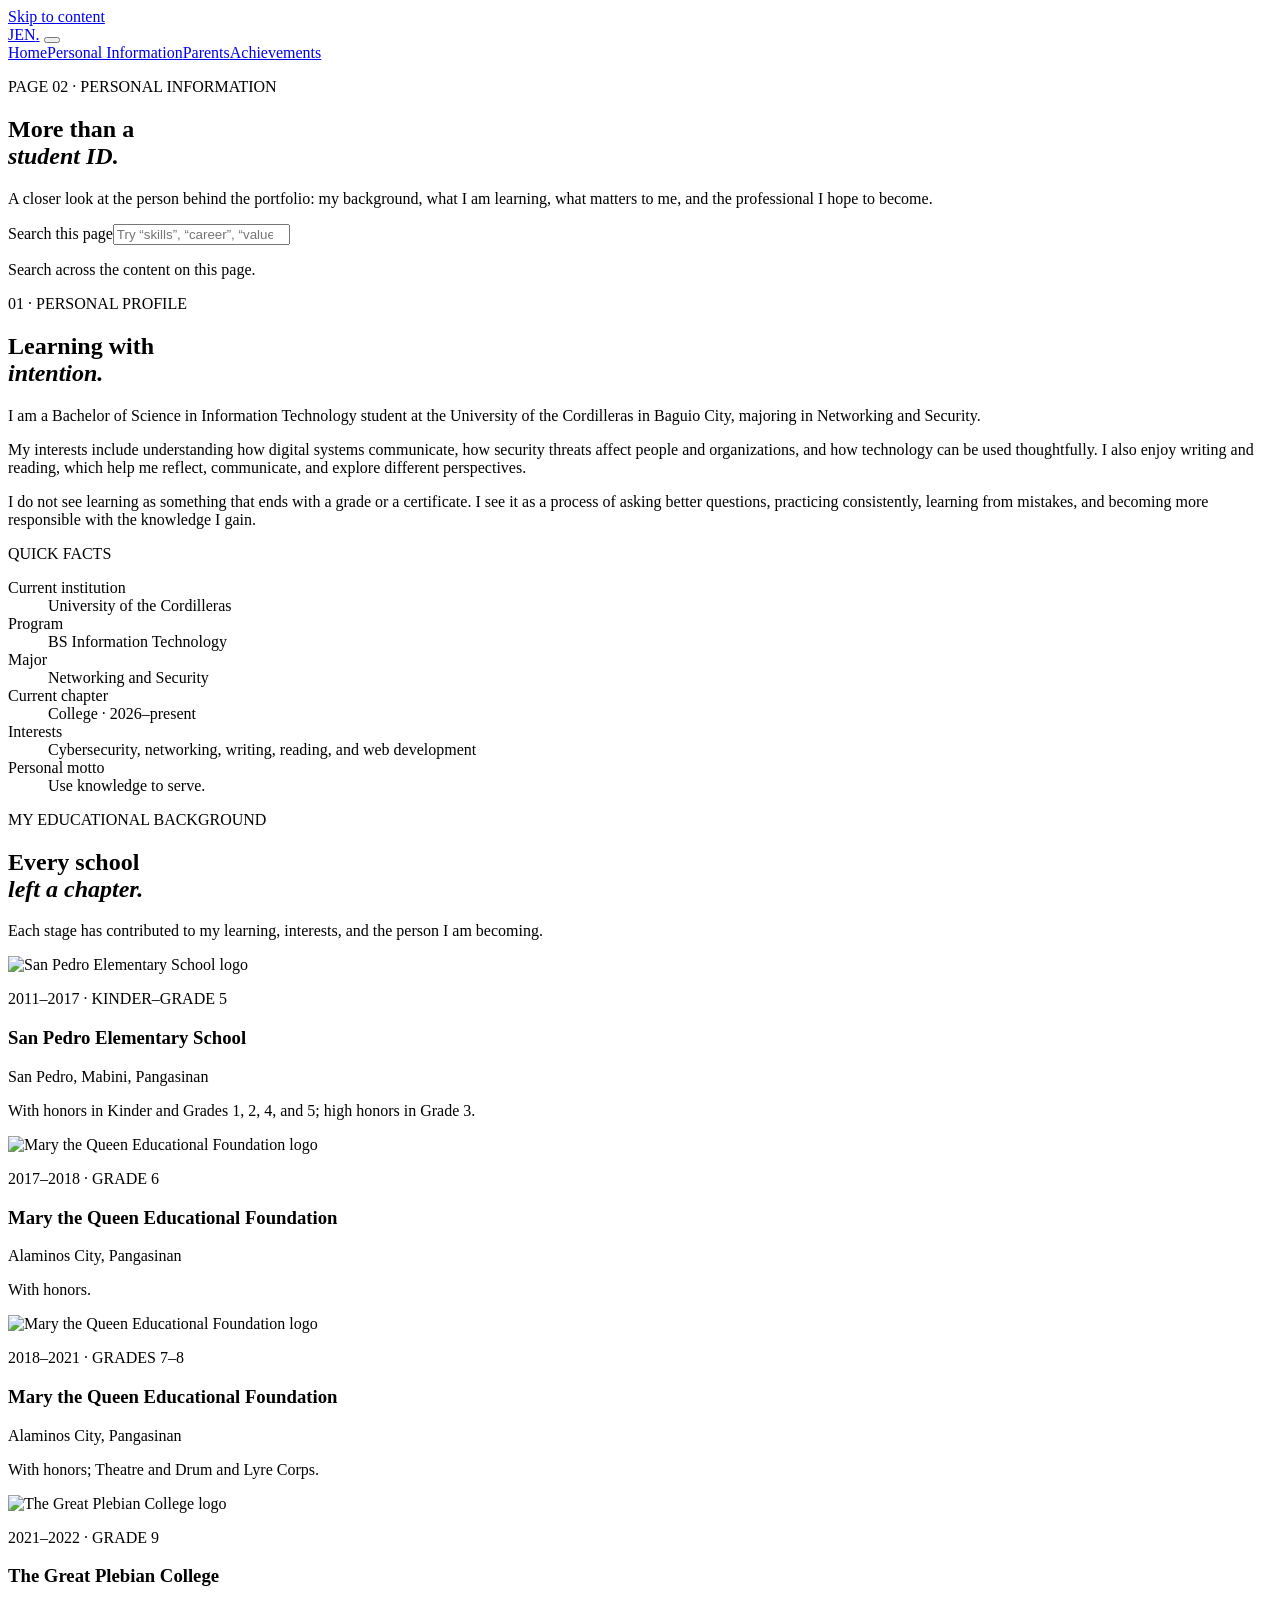
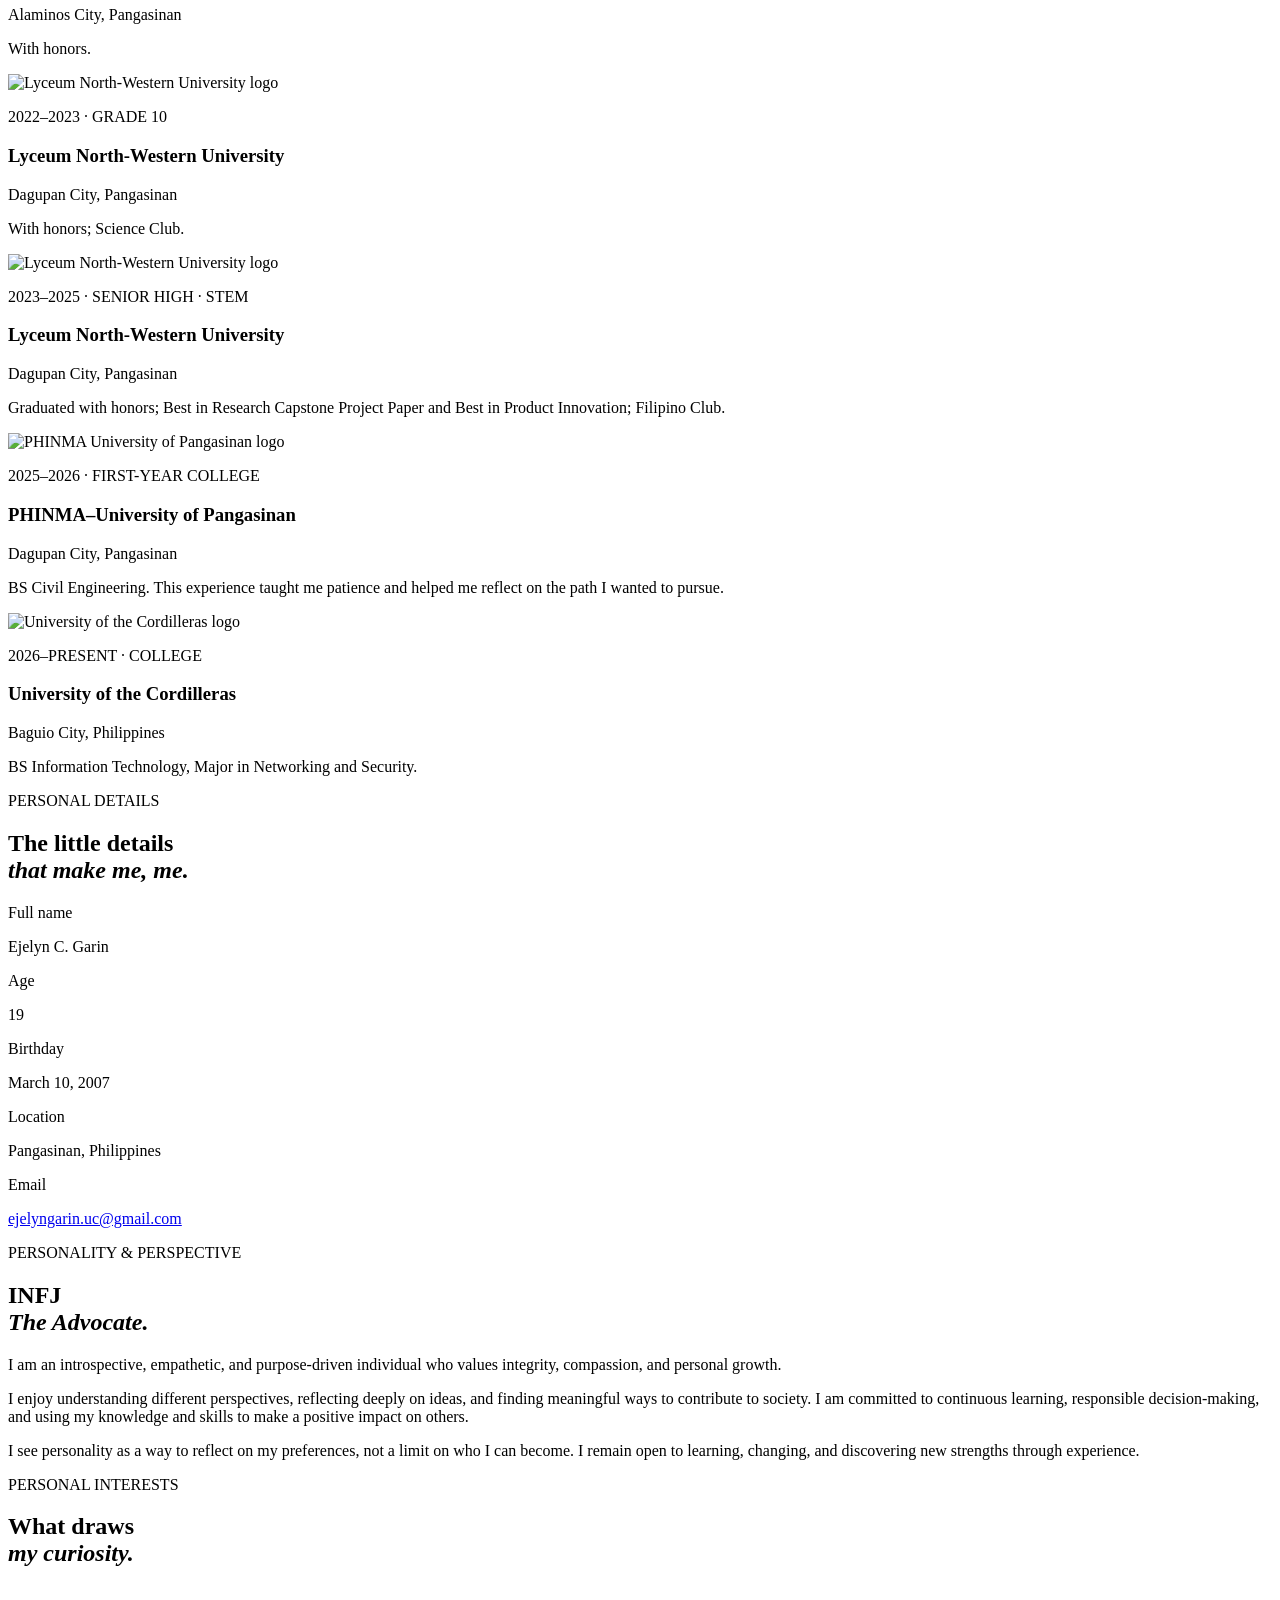
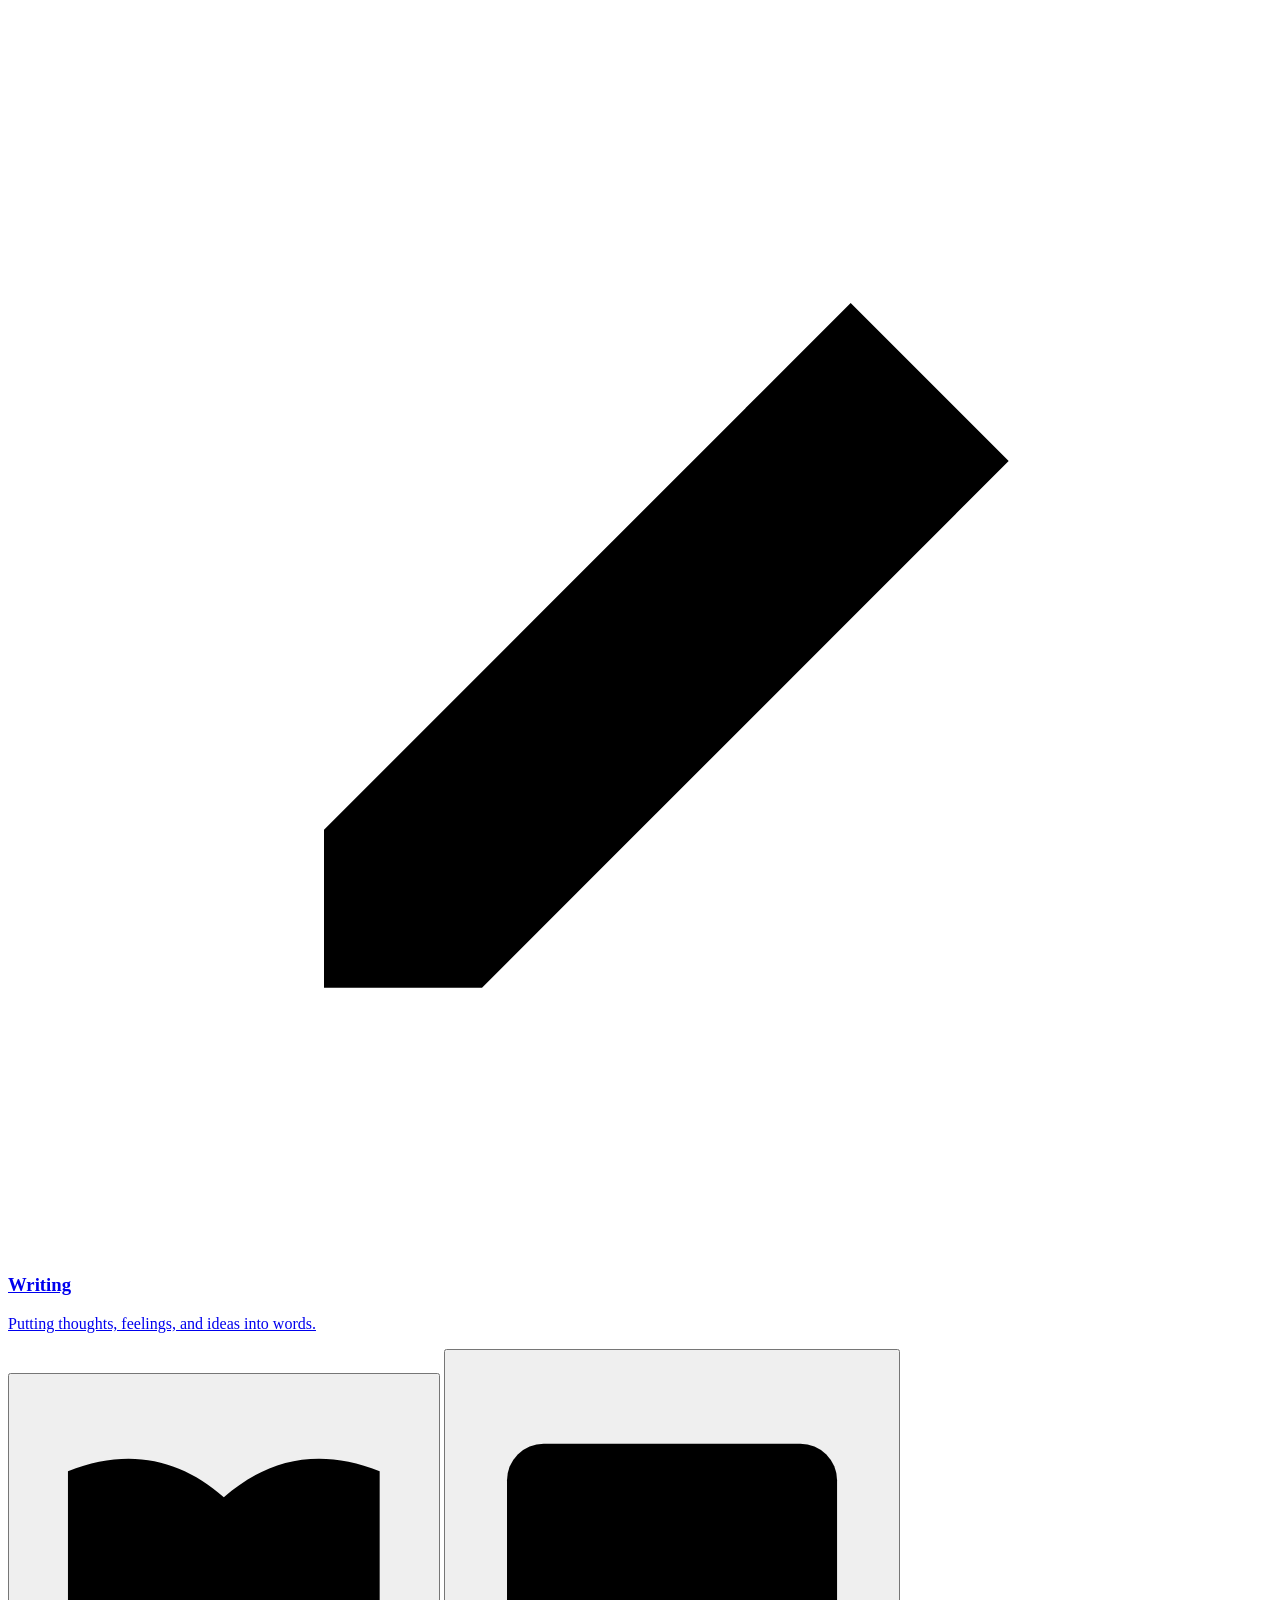
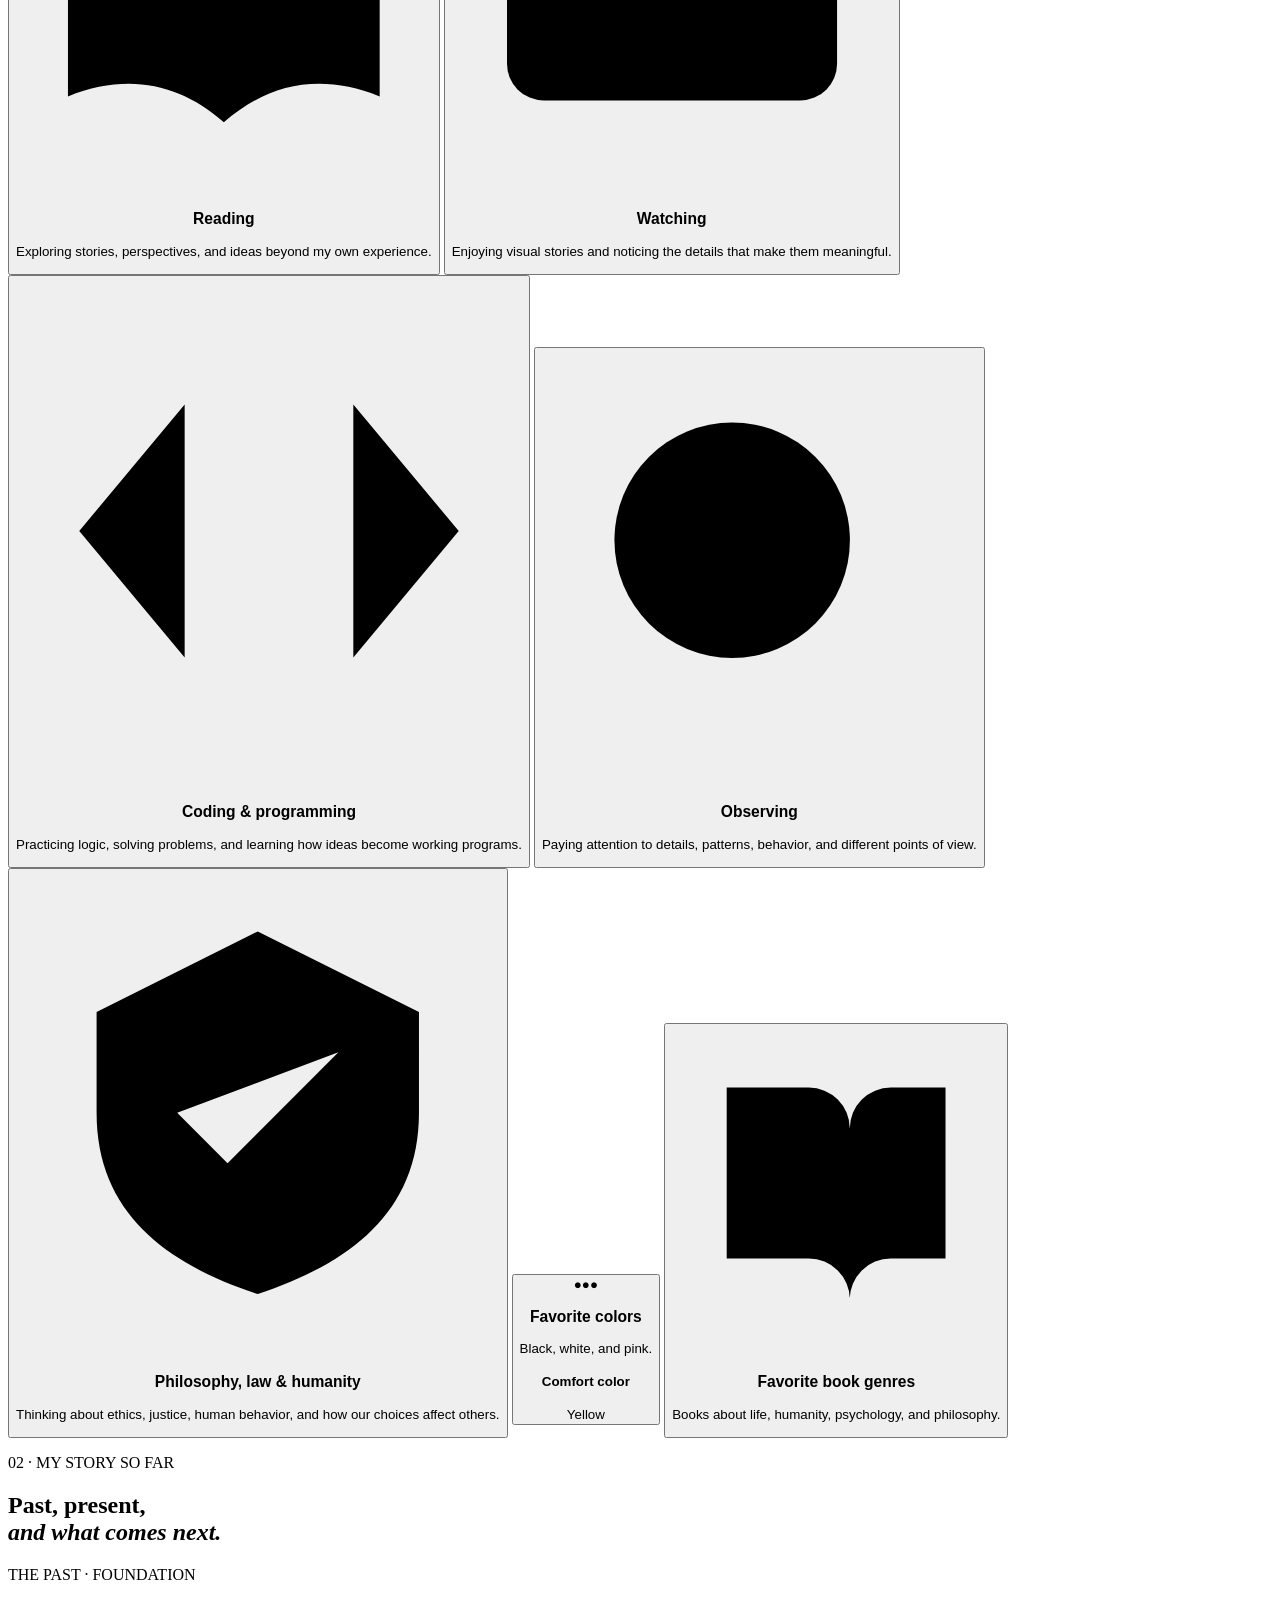
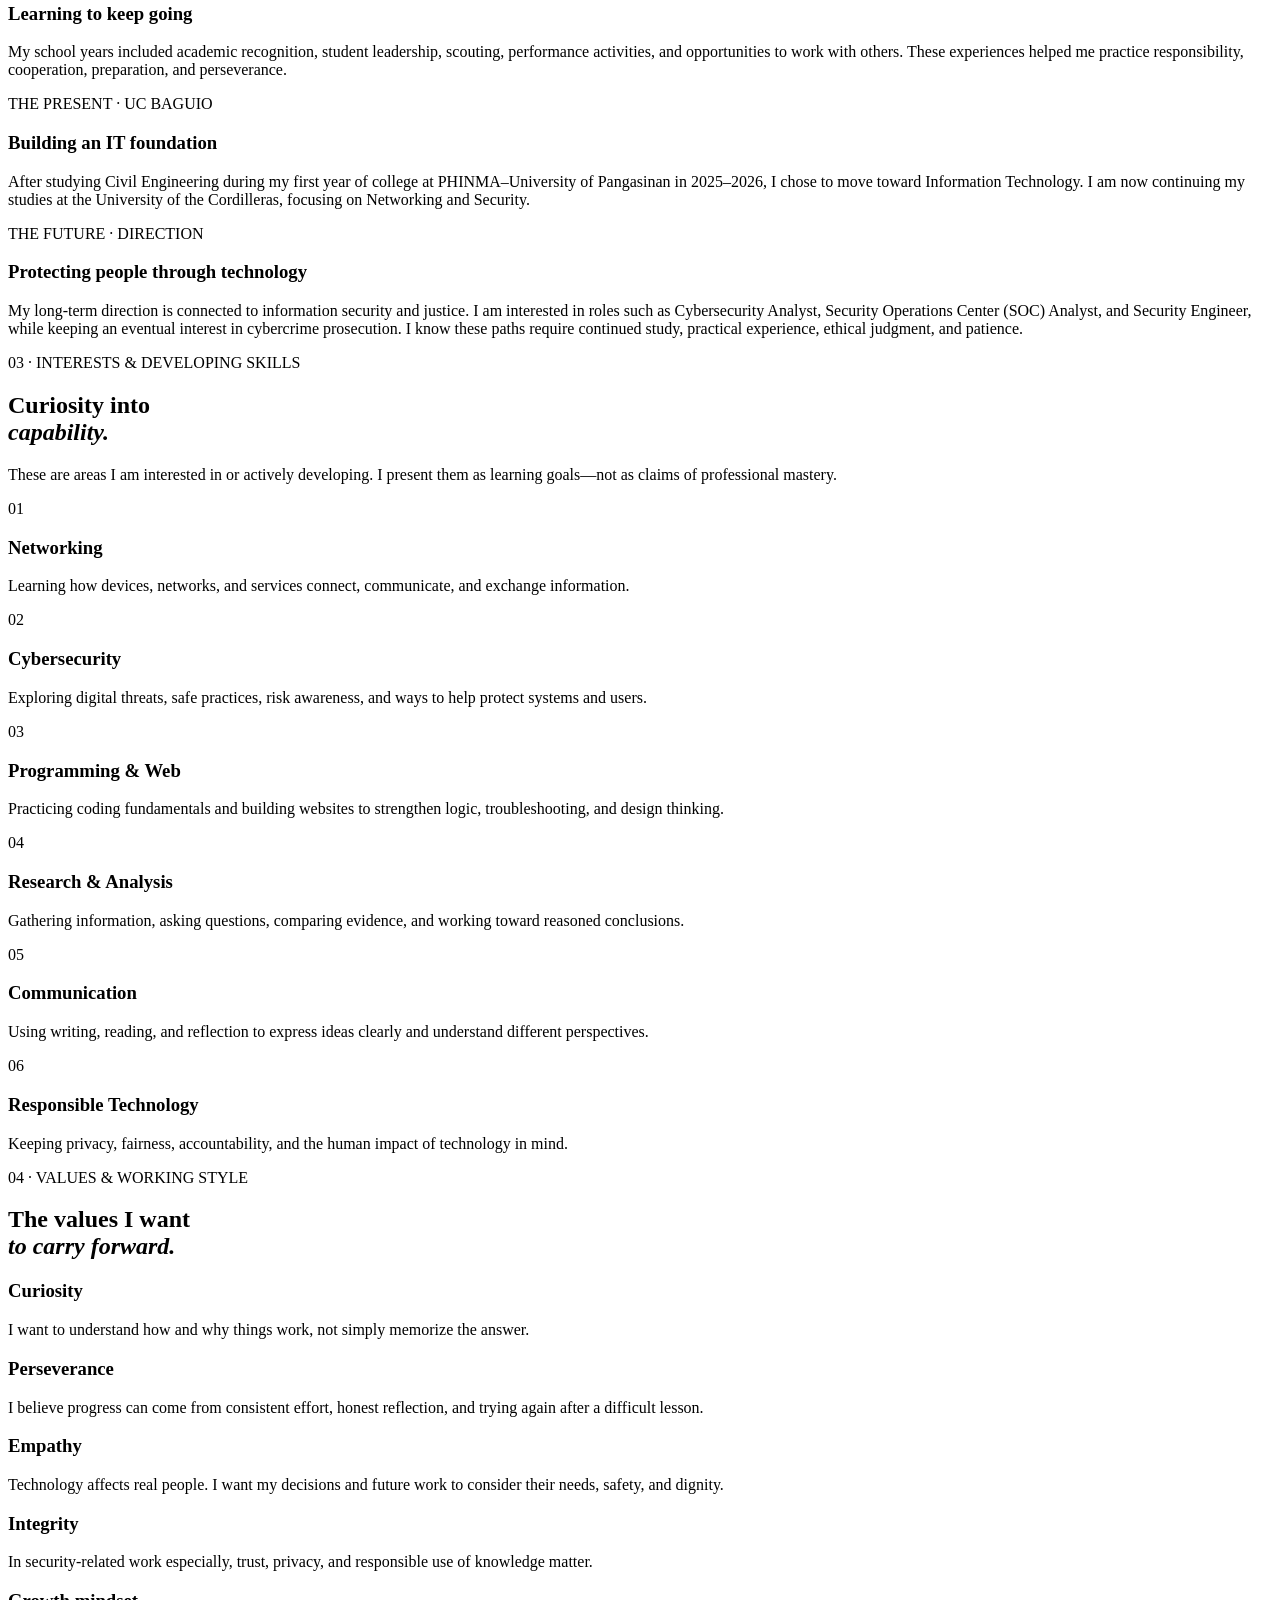
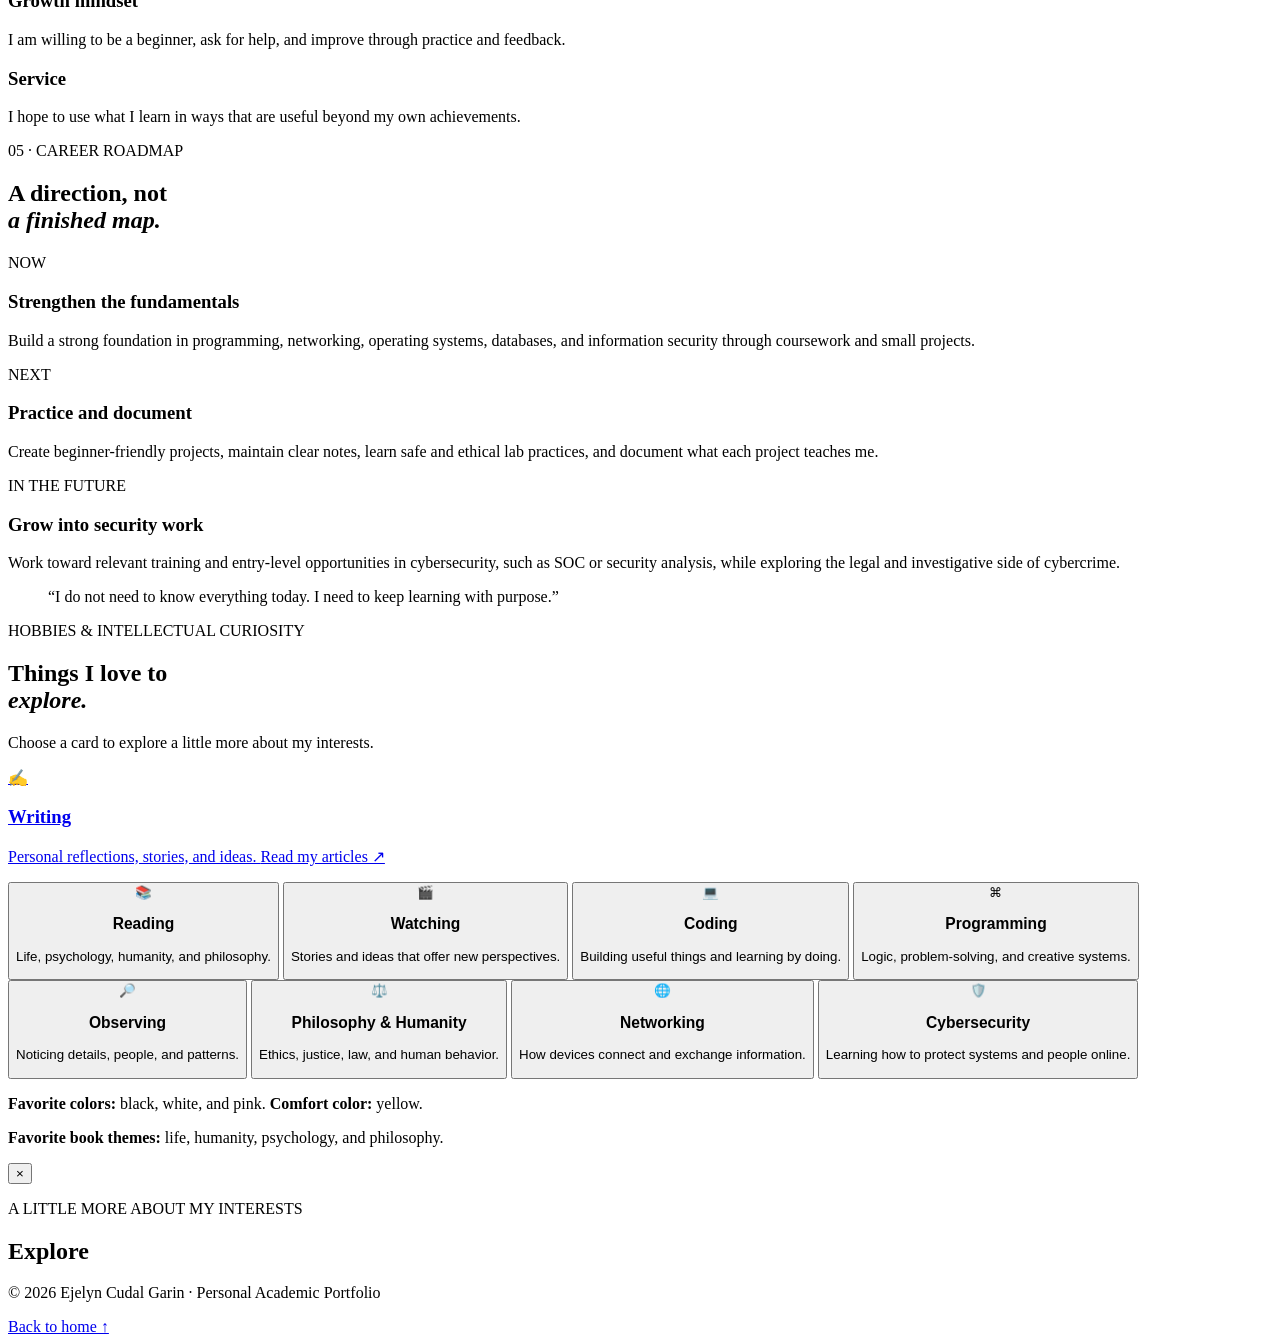
==== personal.html @ 402091f4 "Add files via upload" ====
<!doctype html><html lang="en"><head><meta charset="utf-8"><meta name="viewport" content="width=device-width, initial-scale=1"><meta name="description" content="Ejelyn Cudal Garin's academic portfolio, personal story, achievements, and future goals."><meta name="theme-color" content="#173f35"><title>Personal Information | Ejelyn Cudal Garin</title><link rel="preconnect" href="https://fonts.googleapis.com"><link rel="preconnect" href="https://fonts.gstatic.com" crossorigin><link href="https://fonts.googleapis.com/css2?family=DM+Sans:wght@400;500;600;700&family=Playfair+Display:ital,wght@0,500;0,600;0,700;1,500;1,600&display=swap" rel="stylesheet"><link rel="stylesheet" href="css/style.css"><script src="js/script.js" defer></script></head><body><a class="skip-link" href="#main">Skip to content</a><header class="site-header">
<a class="brand" href="index.html">JEN<span>.</span></a>
<button class="menu-toggle" aria-expanded="false" aria-controls="site-nav" aria-label="Toggle navigation"><span></span><span></span></button>
<nav id="site-nav" class="site-nav" aria-label="Main navigation">
<a href="index.html" data-page="home">Home</a><a href="personal.html" data-page="personal">Personal Information</a><a href="parents.html" data-page="parents">Parents</a><a href="achievements.html" data-page="achievements">Achievements</a>
</nav></header><main id="main"><section class="page-hero section"><p class="eyebrow">PAGE 02 · PERSONAL INFORMATION</p><h1>More than a<br><em>student ID.</em></h1><p class="hero-intro">A closer look at the person behind the portfolio: my background, what I am learning, what matters to me, and the professional I hope to become.</p><div class="search-wrap"><label for="site-search">Search this page</label><input id="site-search" type="search" placeholder="Try “skills”, “career”, “values”…"><p class="search-status" aria-live="polite">Search across the content on this page.</p></div></section>
<section class="section personal-layout searchable"><div class="profile-intro"><p class="eyebrow">01 · PERSONAL PROFILE</p><h2>Learning with<br><em>intention.</em></h2><p class="lead">I am a Bachelor of Science in Information Technology student at the University of the Cordilleras in Baguio City, majoring in Networking and Security.</p><p>My interests include understanding how digital systems communicate, how security threats affect people and organizations, and how technology can be used thoughtfully. I also enjoy writing and reading, which help me reflect, communicate, and explore different perspectives.</p><p>I do not see learning as something that ends with a grade or a certificate. I see it as a process of asking better questions, practicing consistently, learning from mistakes, and becoming more responsible with the knowledge I gain.</p></div><aside class="profile-facts"><p class="eyebrow">QUICK FACTS</p><dl><div><dt>Current institution</dt><dd>University of the Cordilleras</dd></div><div><dt>Program</dt><dd>BS Information Technology</dd></div><div><dt>Major</dt><dd>Networking and Security</dd></div><div><dt>Current chapter</dt><dd>College · 2026–present</dd></div><div><dt>Interests</dt><dd>Cybersecurity, networking, writing, reading, and web development</dd></div><div><dt>Personal motto</dt><dd>Use knowledge to serve.</dd></div></dl></aside></section>
<section class="section searchable" id="education"><p class="eyebrow">MY EDUCATIONAL BACKGROUND</p><h2>Every school<br><em>left a chapter.</em></h2><p class="lead">Each stage has contributed to my learning, interests, and the person I am becoming.</p><div class="school-timeline">
<article class="school-card"><img src="images/san-pedro-elementary-logo.jpg" alt="San Pedro Elementary School logo"><div><p class="eyebrow">2011–2017 · KINDER–GRADE 5</p><h3>San Pedro Elementary School</h3><p>San Pedro, Mabini, Pangasinan</p><p>With honors in Kinder and Grades 1, 2, 4, and 5; high honors in Grade 3.</p></div></article>
<article class="school-card"><img src="images/mary-the-queen-logo.jpg" alt="Mary the Queen Educational Foundation logo"><div><p class="eyebrow">2017–2018 · GRADE 6</p><h3>Mary the Queen Educational Foundation</h3><p>Alaminos City, Pangasinan</p><p>With honors.</p></div></article>
<article class="school-card"><img src="images/mary-the-queen-logo.jpg" alt="Mary the Queen Educational Foundation logo"><div><p class="eyebrow">2018–2021 · GRADES 7–8</p><h3>Mary the Queen Educational Foundation</h3><p>Alaminos City, Pangasinan</p><p>With honors; Theatre and Drum and Lyre Corps.</p></div></article>
<article class="school-card"><img src="images/great-plebian-college-logo.jpg" alt="The Great Plebian College logo"><div><p class="eyebrow">2021–2022 · GRADE 9</p><h3>The Great Plebian College</h3><p>Alaminos City, Pangasinan</p><p>With honors.</p></div></article>
<article class="school-card"><img src="images/lyceum-northwestern-logo.jpg" alt="Lyceum North-Western University logo"><div><p class="eyebrow">2022–2023 · GRADE 10</p><h3>Lyceum North-Western University</h3><p>Dagupan City, Pangasinan</p><p>With honors; Science Club.</p></div></article>
<article class="school-card"><img src="images/lyceum-northwestern-logo.jpg" alt="Lyceum North-Western University logo"><div><p class="eyebrow">2023–2025 · SENIOR HIGH · STEM</p><h3>Lyceum North-Western University</h3><p>Dagupan City, Pangasinan</p><p>Graduated with honors; Best in Research Capstone Project Paper and Best in Product Innovation; Filipino Club.</p></div></article>
<article class="school-card"><img src="images/phinma-university-of-pangasinan-logo.jpg" alt="PHINMA University of Pangasinan logo"><div><p class="eyebrow">2025–2026 · FIRST-YEAR COLLEGE</p><h3>PHINMA–University of Pangasinan</h3><p>Dagupan City, Pangasinan</p><p>BS Civil Engineering. This experience taught me patience and helped me reflect on the path I wanted to pursue.</p></div></article>
<article class="school-card"><img src="images/university-of-the-cordilleras-logo.jpg" alt="University of the Cordilleras logo"><div><p class="eyebrow">2026–PRESENT · COLLEGE</p><h3>University of the Cordilleras</h3><p>Baguio City, Philippines</p><p>BS Information Technology, Major in Networking and Security.</p></div></article>
</div></section>
<section class="section searchable personal-details"><p class="eyebrow">PERSONAL DETAILS</p><h2>The little details<br><em>that make me, me.</em></h2><div class="detail-grid"><article class="detail-card"><span class="detail-label">Full name</span><p>Ejelyn C. Garin</p></article><article class="detail-card"><span class="detail-label">Age</span><p>19</p></article><article class="detail-card"><span class="detail-label">Birthday</span><p>March 10, 2007</p></article><article class="detail-card"><span class="detail-label">Location</span><p>Pangasinan, Philippines</p></article><article class="detail-card detail-card-wide"><span class="detail-label">Email</span><p><a href="mailto:ejelyngarin.uc@gmail.com">ejelyngarin.uc@gmail.com</a></p></article></div></section>
<section class="section paper-section searchable"><div class="personality-layout"><div><p class="eyebrow">PERSONALITY & PERSPECTIVE</p><h2>INFJ<br><em>The Advocate.</em></h2><p class="lead">I am an introspective, empathetic, and purpose-driven individual who values integrity, compassion, and personal growth.</p></div><div class="personality-copy"><p>I enjoy understanding different perspectives, reflecting deeply on ideas, and finding meaningful ways to contribute to society. I am committed to continuous learning, responsible decision-making, and using my knowledge and skills to make a positive impact on others.</p><p>I see personality as a way to reflect on my preferences, not a limit on who I can become. I remain open to learning, changing, and discovering new strengths through experience.</p></div></div></section>
<section class="section searchable"><p class="eyebrow">PERSONAL INTERESTS</p><h2>What draws<br><em>my curiosity.</em></h2><div class="interest-grid">
<a class="interest-card" href="https://substack.com/@jenpreferstoyou/posts" target="_blank" rel="noopener noreferrer" aria-label="Read my writing on Substack"><div class="interest-icon" aria-hidden="true"><svg viewBox="0 0 24 24"><path d="M4 20h16M6 16l9-9 3 3-9 9H6zM14 8l2-2 3 3-2 2"/></svg></div><h3>Writing</h3><p>Putting thoughts, feelings, and ideas into words.</p></a>
<button class="interest-card" type="button" data-modal="reading"><div class="interest-icon" aria-hidden="true"><svg viewBox="0 0 24 24"><path d="M3 5.5c3.5-1.4 6.5-.7 9 1.5v13c-2.5-2.2-5.5-2.9-9-1.5zM21 5.5c-3.5-1.4-6.5-.7-9 1.5v13c2.5-2.2 5.5-2.9 9-1.5z"/></svg></div><h3>Reading</h3><p>Exploring stories, perspectives, and ideas beyond my own experience.</p></button>
<button class="interest-card" type="button" data-modal="watching"><div class="interest-icon" aria-hidden="true"><svg viewBox="0 0 24 24"><rect x="3" y="5" width="18" height="14" rx="2"/><path d="m10 9 5 3-5 3z"/></svg></div><h3>Watching</h3><p>Enjoying visual stories and noticing the details that make them meaningful.</p></button>
<button class="interest-card" type="button" data-modal="coding"><div class="interest-icon" aria-hidden="true"><svg viewBox="0 0 24 24"><path d="m8 6-5 6 5 6M16 6l5 6-5 6M14 4l-4 16"/></svg></div><h3>Coding & programming</h3><p>Practicing logic, solving problems, and learning how ideas become working programs.</p></button>
<button class="interest-card" type="button" data-modal="observing"><div class="interest-icon" aria-hidden="true"><svg viewBox="0 0 24 24"><circle cx="10.5" cy="10.5" r="6.5"/><path d="m16 16 5 5M8 10.5h5M10.5 8v5"/></svg></div><h3>Observing</h3><p>Paying attention to details, patterns, behavior, and different points of view.</p></button>
<button class="interest-card" type="button" data-modal="philosophy"><div class="interest-icon" aria-hidden="true"><svg viewBox="0 0 24 24"><path d="M12 3 20 7v5c0 5-3.5 7.5-8 9-4.5-1.5-8-4-8-9V7zM8 12l2.5 2.5L16 9"/></svg></div><h3>Philosophy, law & humanity</h3><p>Thinking about ethics, justice, human behavior, and how our choices affect others.</p></button>
<button class="interest-card" type="button" data-modal="favorite-colors"><div class="interest-icon color-icon" aria-hidden="true"><span>●</span><span>●</span><span>●</span></div><h3>Favorite colors</h3><div class="color-swatches"><span class="swatch swatch-black" title="Black"></span><span class="swatch swatch-white" title="White"></span><span class="swatch swatch-pink" title="Pink"></span></div><p>Black, white, and pink.</p><h4>Comfort color</h4><div class="comfort-color"><span class="swatch swatch-yellow" title="Yellow"></span><span>Yellow</span></div></button>
<button class="interest-card" type="button" data-modal="favorite-genres"><div class="interest-icon" aria-hidden="true"><svg viewBox="0 0 24 24"><path d="M4 4.5h6a3 3 0 0 1 3 3V20a3 3 0 0 0-3-3H4zM20 4.5h-4a3 3 0 0 0-3 3V20a3 3 0 0 1 3-3h4z"/></svg></div><h3>Favorite book genres</h3><p>Books about life, humanity, psychology, and philosophy.</p></button>
</div></section>
<section class="section paper-section searchable"><p class="eyebrow">02 · MY STORY SO FAR</p><h2>Past, present,<br><em>and what comes next.</em></h2><div class="timeline"><article class="timeline-item"><span class="timeline-date">THE PAST · FOUNDATION</span><div><h3>Learning to keep going</h3><p>My school years included academic recognition, student leadership, scouting, performance activities, and opportunities to work with others. These experiences helped me practice responsibility, cooperation, preparation, and perseverance.</p></div></article><article class="timeline-item"><span class="timeline-date">THE PRESENT · UC BAGUIO</span><div><h3>Building an IT foundation</h3><p>After studying Civil Engineering during my first year of college at PHINMA–University of Pangasinan in 2025–2026, I chose to move toward Information Technology. I am now continuing my studies at the University of the Cordilleras, focusing on Networking and Security.</p></div></article><article class="timeline-item"><span class="timeline-date">THE FUTURE · DIRECTION</span><div><h3>Protecting people through technology</h3><p>My long-term direction is connected to information security and justice. I am interested in roles such as Cybersecurity Analyst, Security Operations Center (SOC) Analyst, and Security Engineer, while keeping an eventual interest in cybercrime prosecution. I know these paths require continued study, practical experience, ethical judgment, and patience.</p></div></article></div></section>
<section class="section searchable"><p class="eyebrow">03 · INTERESTS & DEVELOPING SKILLS</p><h2>Curiosity into<br><em>capability.</em></h2><p class="section-desc">These are areas I am interested in or actively developing. I present them as learning goals—not as claims of professional mastery.</p><div class="future-grid"><article class="future-card"><span class="future-index">01</span><h3>Networking</h3><p>Learning how devices, networks, and services connect, communicate, and exchange information.</p></article><article class="future-card"><span class="future-index">02</span><h3>Cybersecurity</h3><p>Exploring digital threats, safe practices, risk awareness, and ways to help protect systems and users.</p></article><article class="future-card"><span class="future-index">03</span><h3>Programming & Web</h3><p>Practicing coding fundamentals and building websites to strengthen logic, troubleshooting, and design thinking.</p></article><article class="future-card"><span class="future-index">04</span><h3>Research & Analysis</h3><p>Gathering information, asking questions, comparing evidence, and working toward reasoned conclusions.</p></article><article class="future-card"><span class="future-index">05</span><h3>Communication</h3><p>Using writing, reading, and reflection to express ideas clearly and understand different perspectives.</p></article><article class="future-card"><span class="future-index">06</span><h3>Responsible Technology</h3><p>Keeping privacy, fairness, accountability, and the human impact of technology in mind.</p></article></div></section>
<section class="section paper-section searchable"><p class="eyebrow">04 · VALUES & WORKING STYLE</p><h2>The values I want<br><em>to carry forward.</em></h2><div class="value-grid"><article><h3>Curiosity</h3><p>I want to understand how and why things work, not simply memorize the answer.</p></article><article><h3>Perseverance</h3><p>I believe progress can come from consistent effort, honest reflection, and trying again after a difficult lesson.</p></article><article><h3>Empathy</h3><p>Technology affects real people. I want my decisions and future work to consider their needs, safety, and dignity.</p></article><article><h3>Integrity</h3><p>In security-related work especially, trust, privacy, and responsible use of knowledge matter.</p></article><article><h3>Growth mindset</h3><p>I am willing to be a beginner, ask for help, and improve through practice and feedback.</p></article><article><h3>Service</h3><p>I hope to use what I learn in ways that are useful beyond my own achievements.</p></article></div></section>
<section class="section searchable"><p class="eyebrow">05 · CAREER ROADMAP</p><h2>A direction, not<br><em>a finished map.</em></h2><div class="timeline"><article class="timeline-item"><span class="timeline-date">NOW</span><div><h3>Strengthen the fundamentals</h3><p>Build a strong foundation in programming, networking, operating systems, databases, and information security through coursework and small projects.</p></div></article><article class="timeline-item"><span class="timeline-date">NEXT</span><div><h3>Practice and document</h3><p>Create beginner-friendly projects, maintain clear notes, learn safe and ethical lab practices, and document what each project teaches me.</p></div></article><article class="timeline-item"><span class="timeline-date">IN THE FUTURE</span><div><h3>Grow into security work</h3><p>Work toward relevant training and entry-level opportunities in cybersecurity, such as SOC or security analysis, while exploring the legal and investigative side of cybercrime.</p></div></article></div><blockquote class="closing-quote">“I do not need to know everything today. I need to keep learning with purpose.”</blockquote></section><section class="section searchable" id="interests"><p class="eyebrow">HOBBIES & INTELLECTUAL CURIOSITY</p><h2>Things I love to<br><em>explore.</em></h2><p class="lead">Choose a card to explore a little more about my interests.</p><div class="interest-grid">
<a class="interest-card" href="https://substack.com/@jenpreferstoyou/posts" target="_blank" rel="noopener noreferrer" aria-label="Open my Substack articles"><span class="interest-icon" aria-hidden="true">✍</span><h3>Writing</h3><p>Personal reflections, stories, and ideas. <span class="interest-action">Read my articles ↗</span></p></a>
<button class="interest-card" data-modal="reading"><span class="interest-icon">📚</span><h3>Reading</h3><p>Life, psychology, humanity, and philosophy.</p></button>
<button class="interest-card" data-modal="watching"><span class="interest-icon">🎬</span><h3>Watching</h3><p>Stories and ideas that offer new perspectives.</p></button>
<button class="interest-card" data-modal="coding"><span class="interest-icon">💻</span><h3>Coding</h3><p>Building useful things and learning by doing.</p></button>
<button class="interest-card" data-modal="programming"><span class="interest-icon">⌘</span><h3>Programming</h3><p>Logic, problem-solving, and creative systems.</p></button>
<button class="interest-card" data-modal="observing"><span class="interest-icon">🔎</span><h3>Observing</h3><p>Noticing details, people, and patterns.</p></button>
<button class="interest-card" data-modal="philosophy"><span class="interest-icon">⚖️</span><h3>Philosophy & Humanity</h3><p>Ethics, justice, law, and human behavior.</p></button>
<button class="interest-card" data-modal="networking"><span class="interest-icon">🌐</span><h3>Networking</h3><p>How devices connect and exchange information.</p></button>
<button class="interest-card" data-modal="cybersecurity"><span class="interest-icon">🛡️</span><h3>Cybersecurity</h3><p>Learning how to protect systems and people online.</p></button>
</div><div class="color-note"><p><strong>Favorite colors:</strong> black, white, and pink. <strong>Comfort color:</strong> yellow.</p><p><strong>Favorite book themes:</strong> life, humanity, psychology, and philosophy.</p></div></section>
<div class="portfolio-modal" id="interest-modal" role="dialog" aria-modal="true" aria-labelledby="interest-modal-title"><div class="portfolio-modal-panel"><button class="modal-close" type="button" aria-label="Close dialog">×</button><p class="eyebrow">A LITTLE MORE ABOUT MY INTERESTS</p><h2 id="interest-modal-title">Explore</h2><div id="interest-modal-content"></div></div></div><script src="js/interest-modal.js" defer></script>
</main><footer class="site-footer"><p>© 2026 Ejelyn Cudal Garin · Personal Academic Portfolio</p><a href="index.html">Back to home ↑</a></footer></body></html>
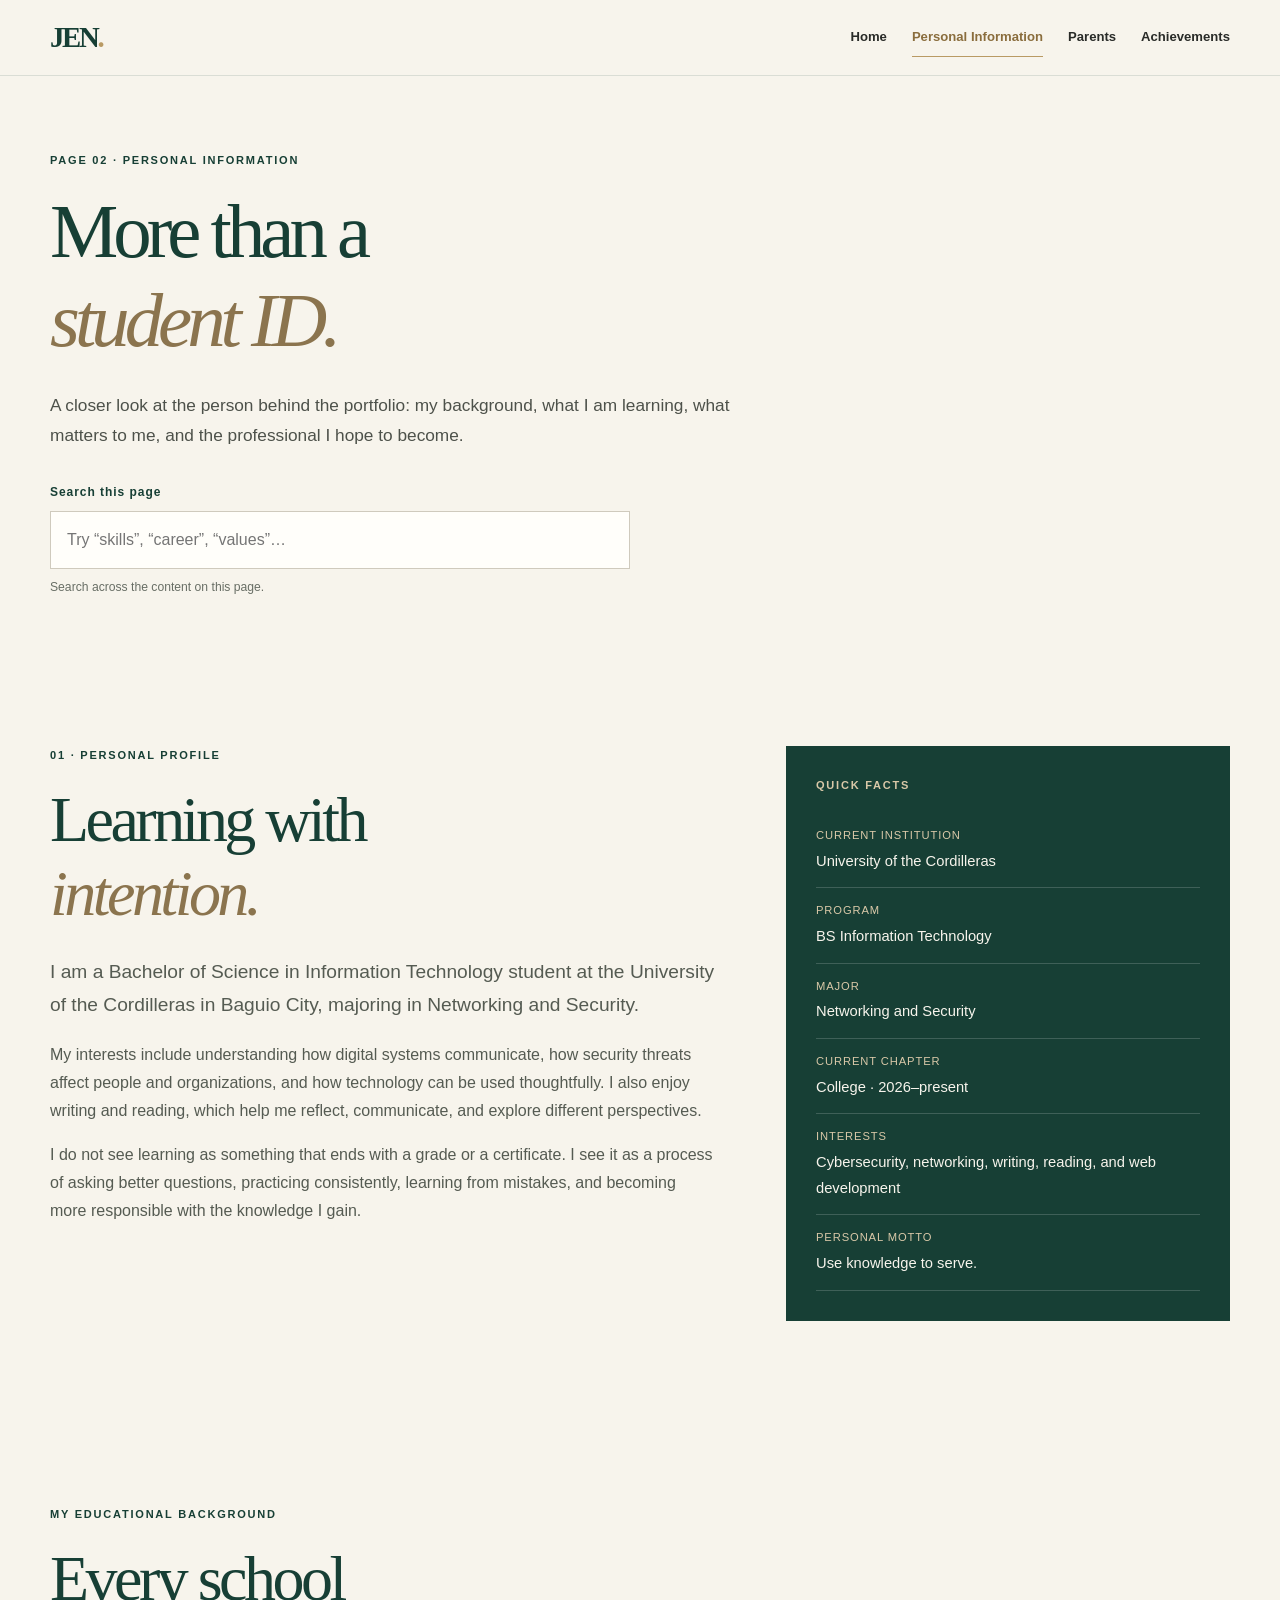
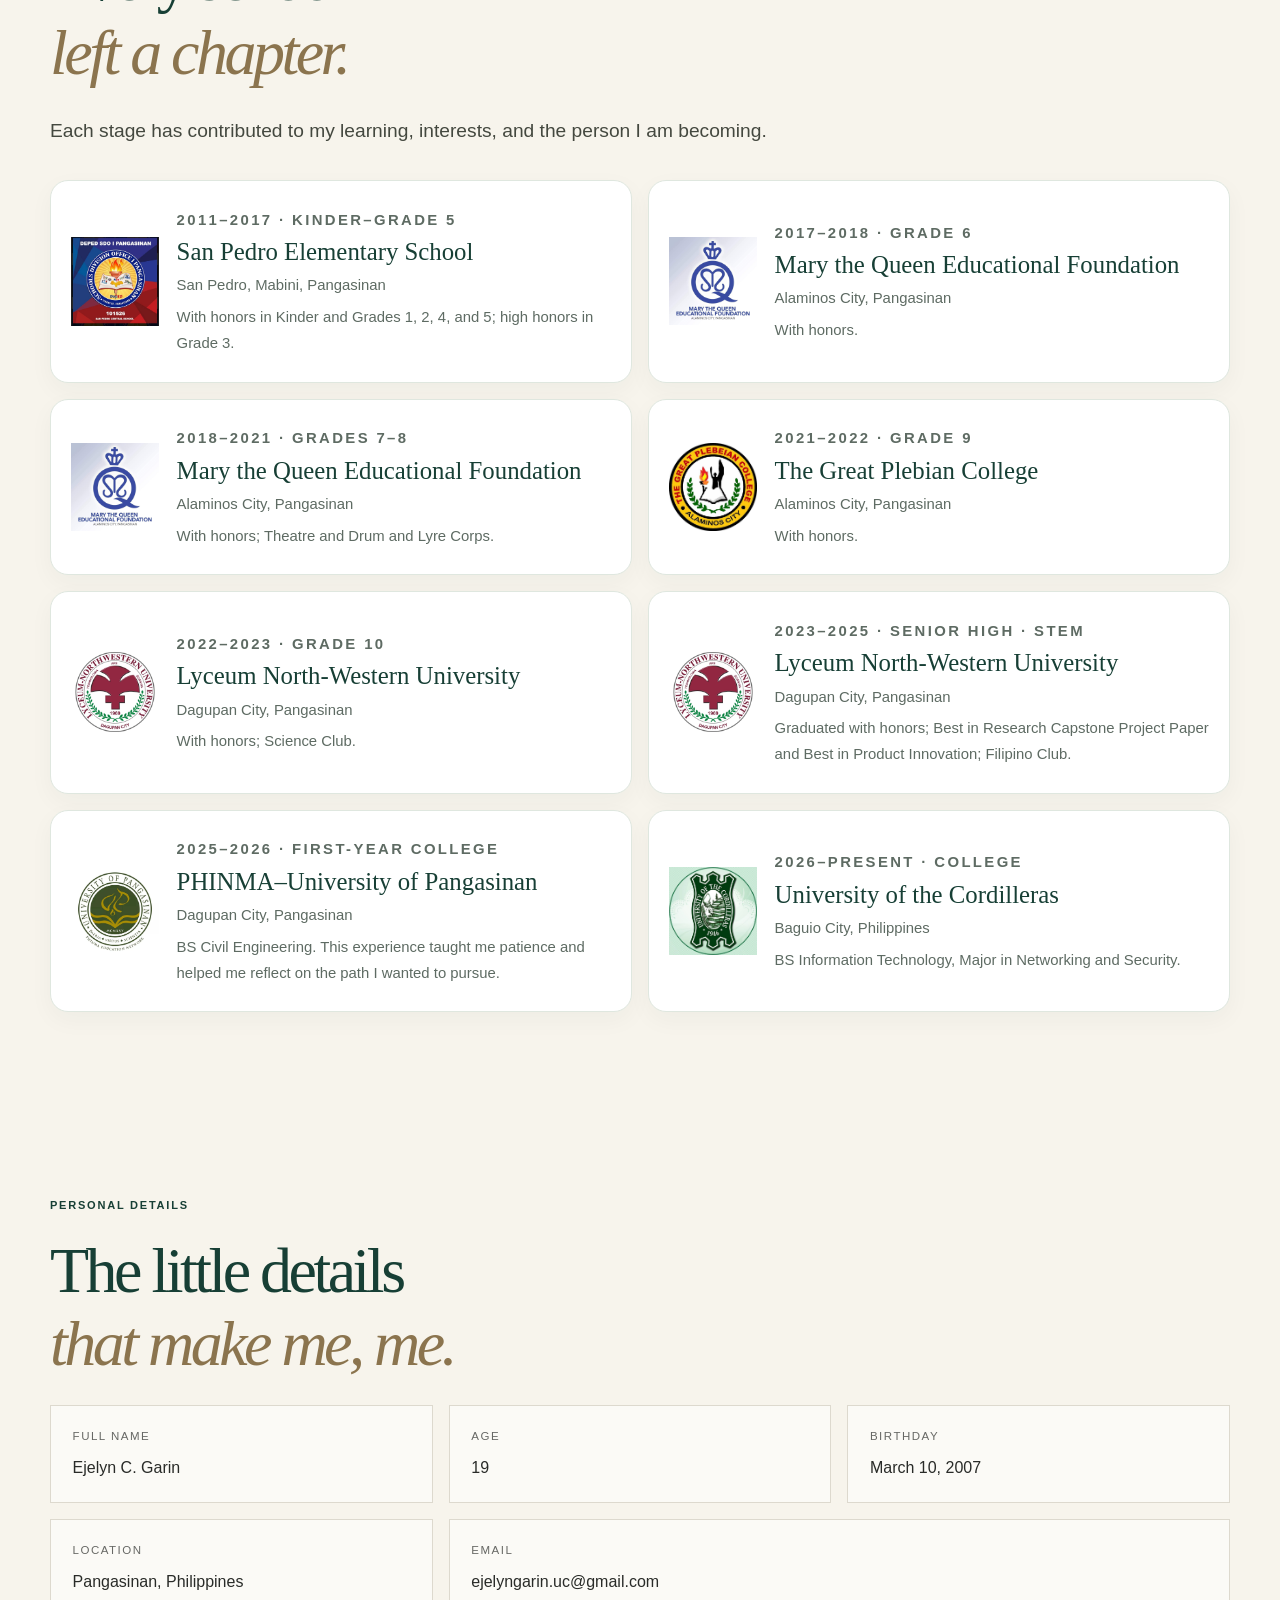
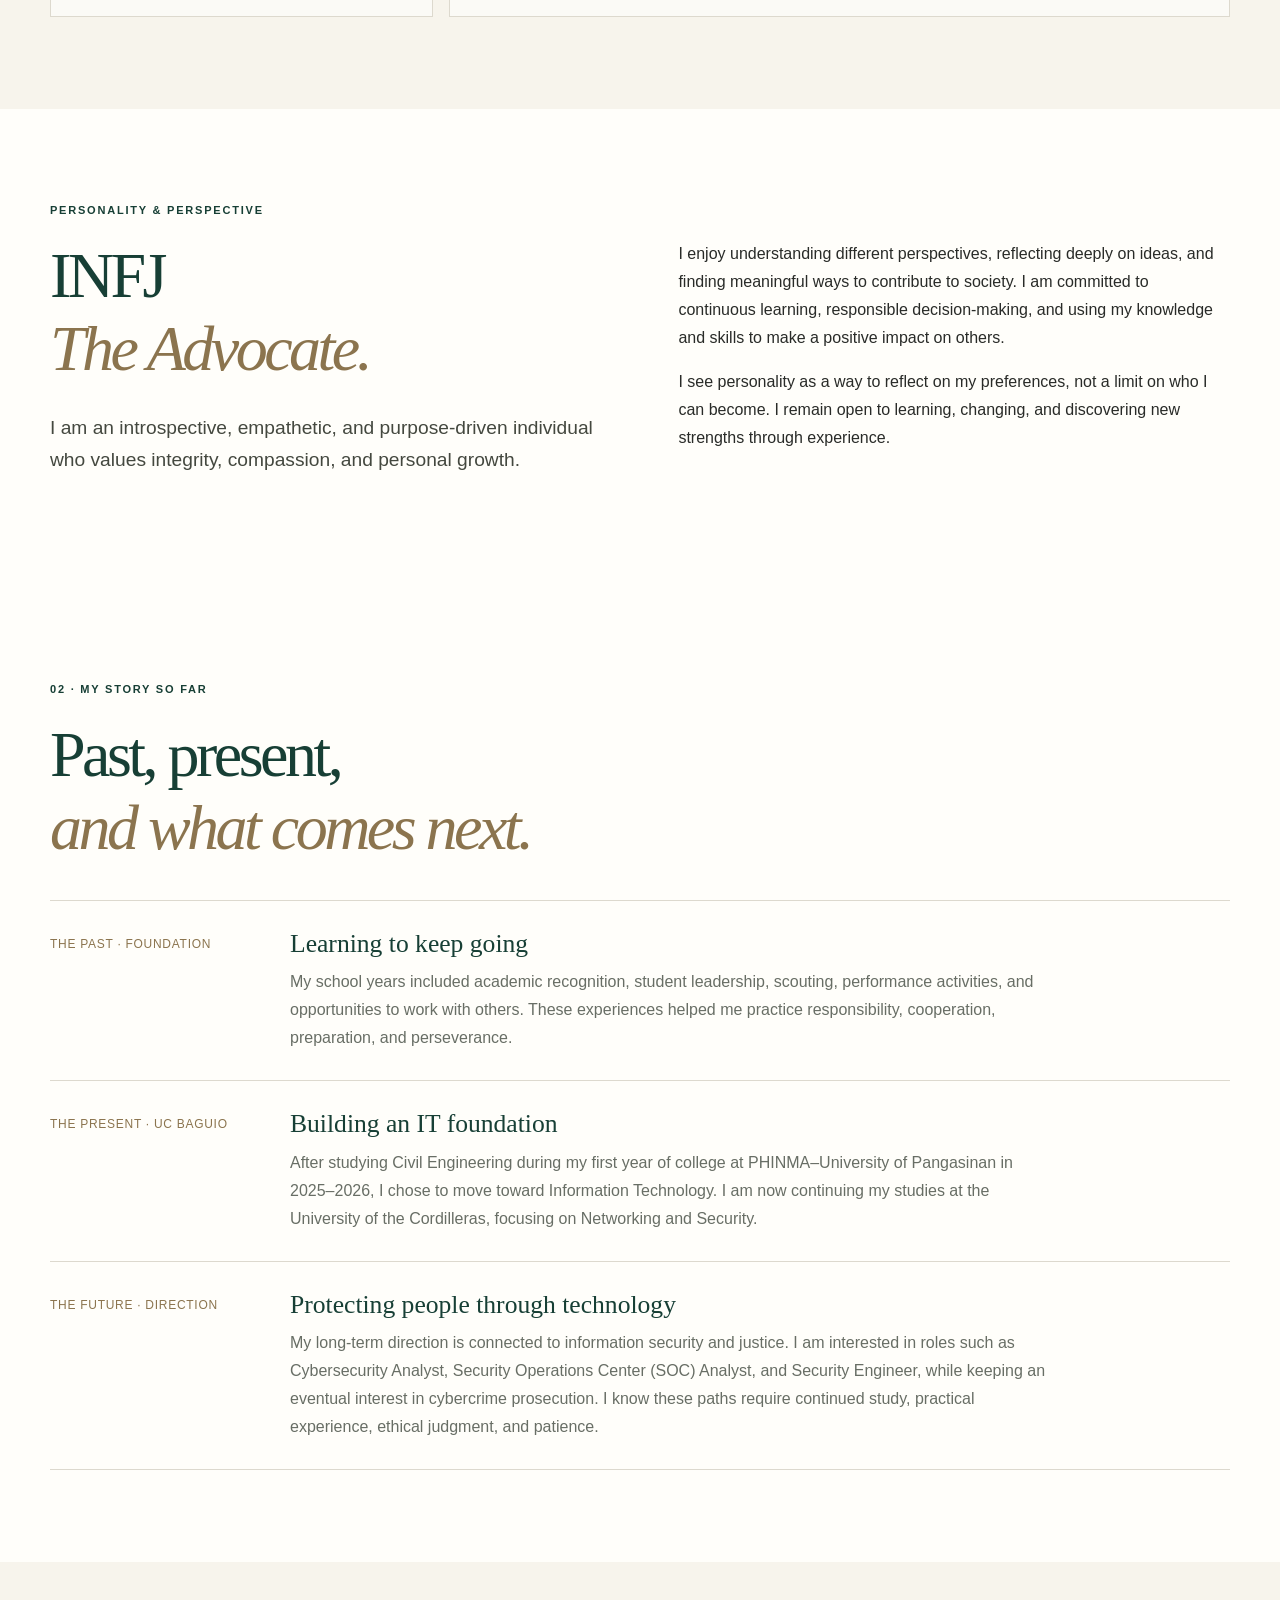
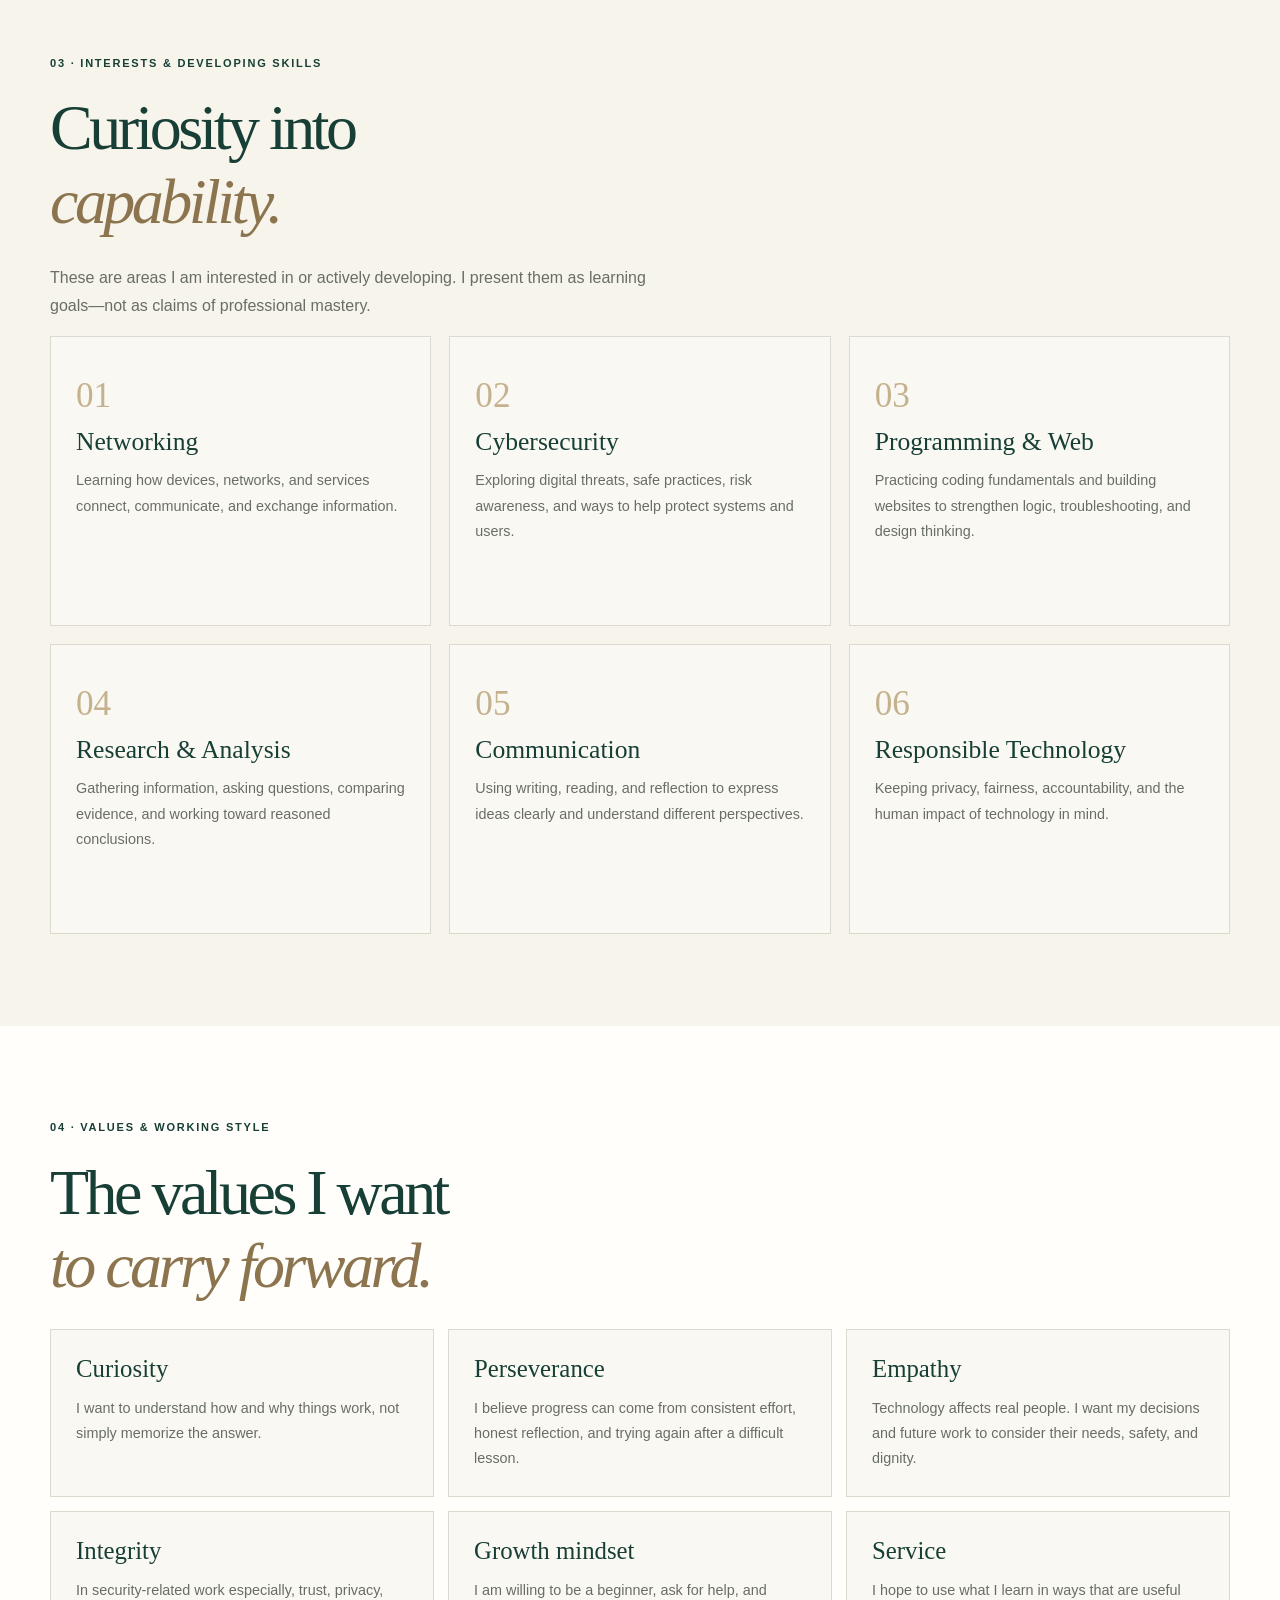
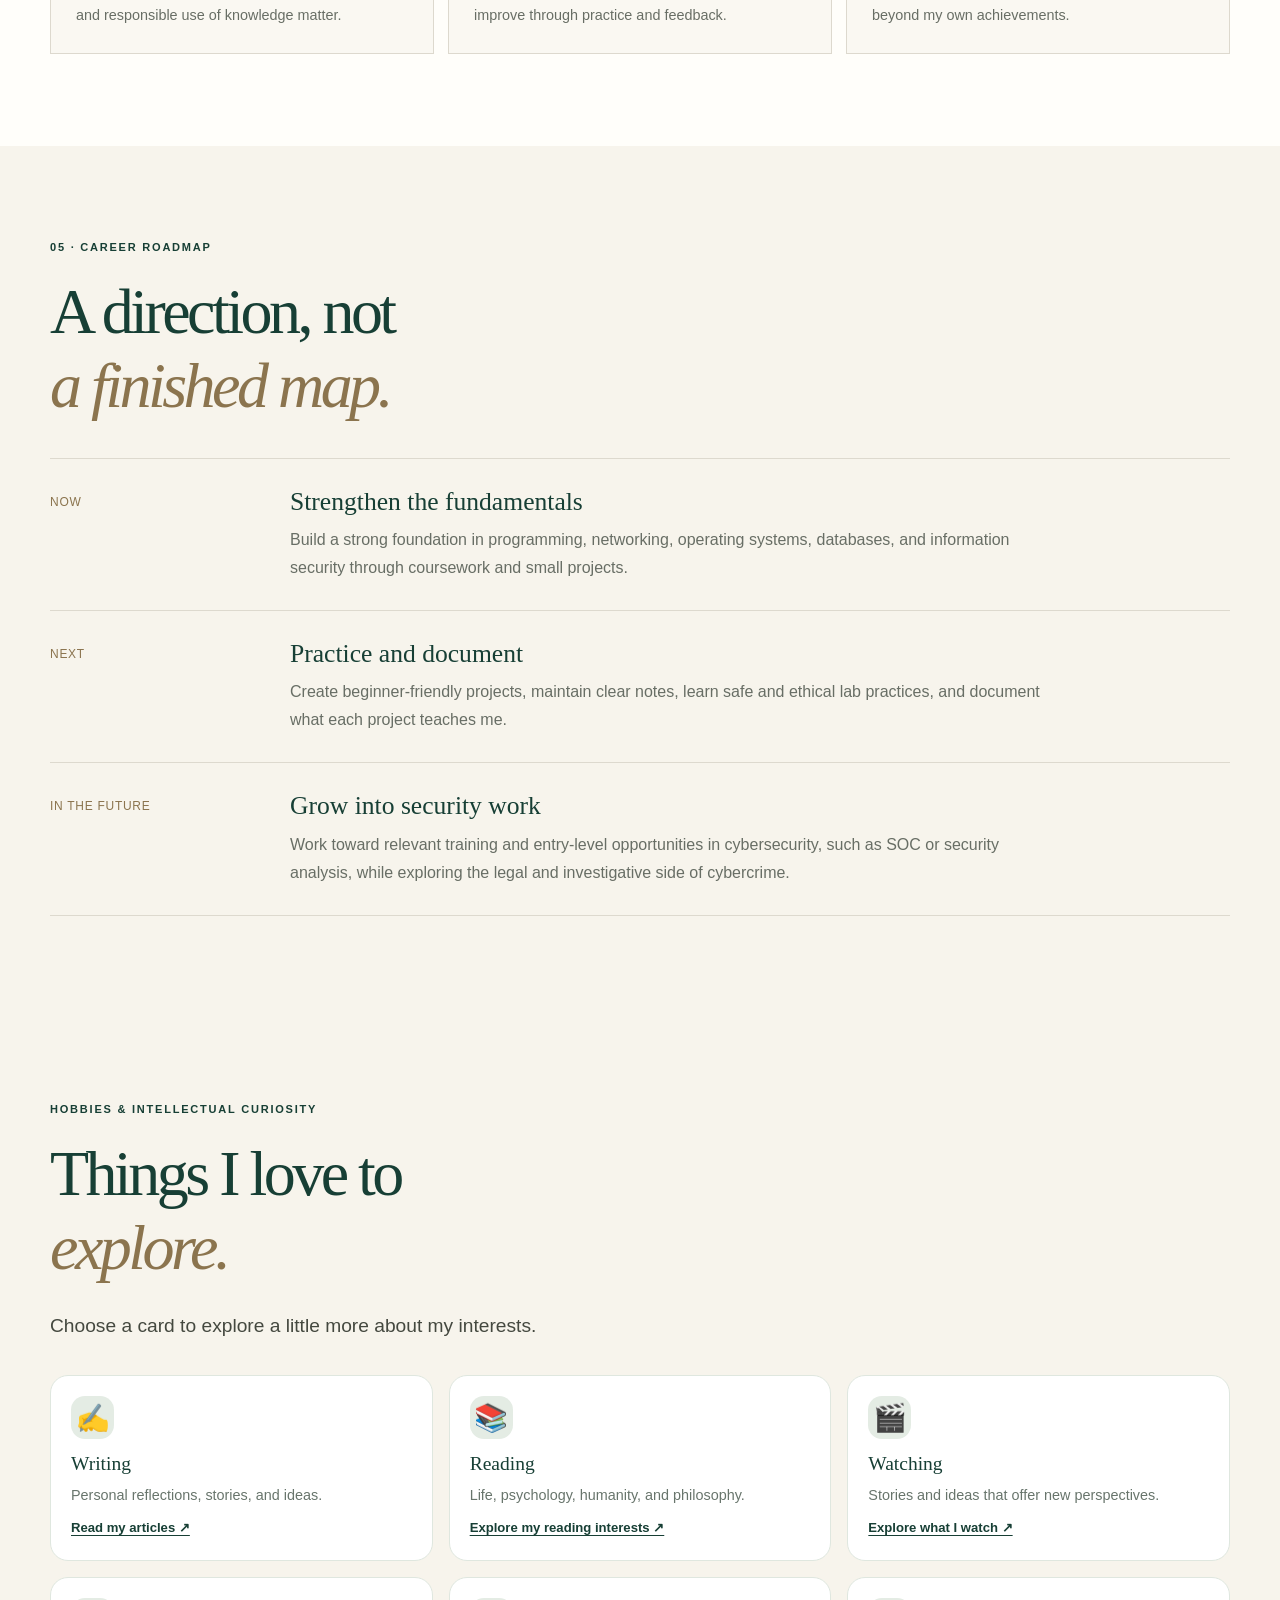
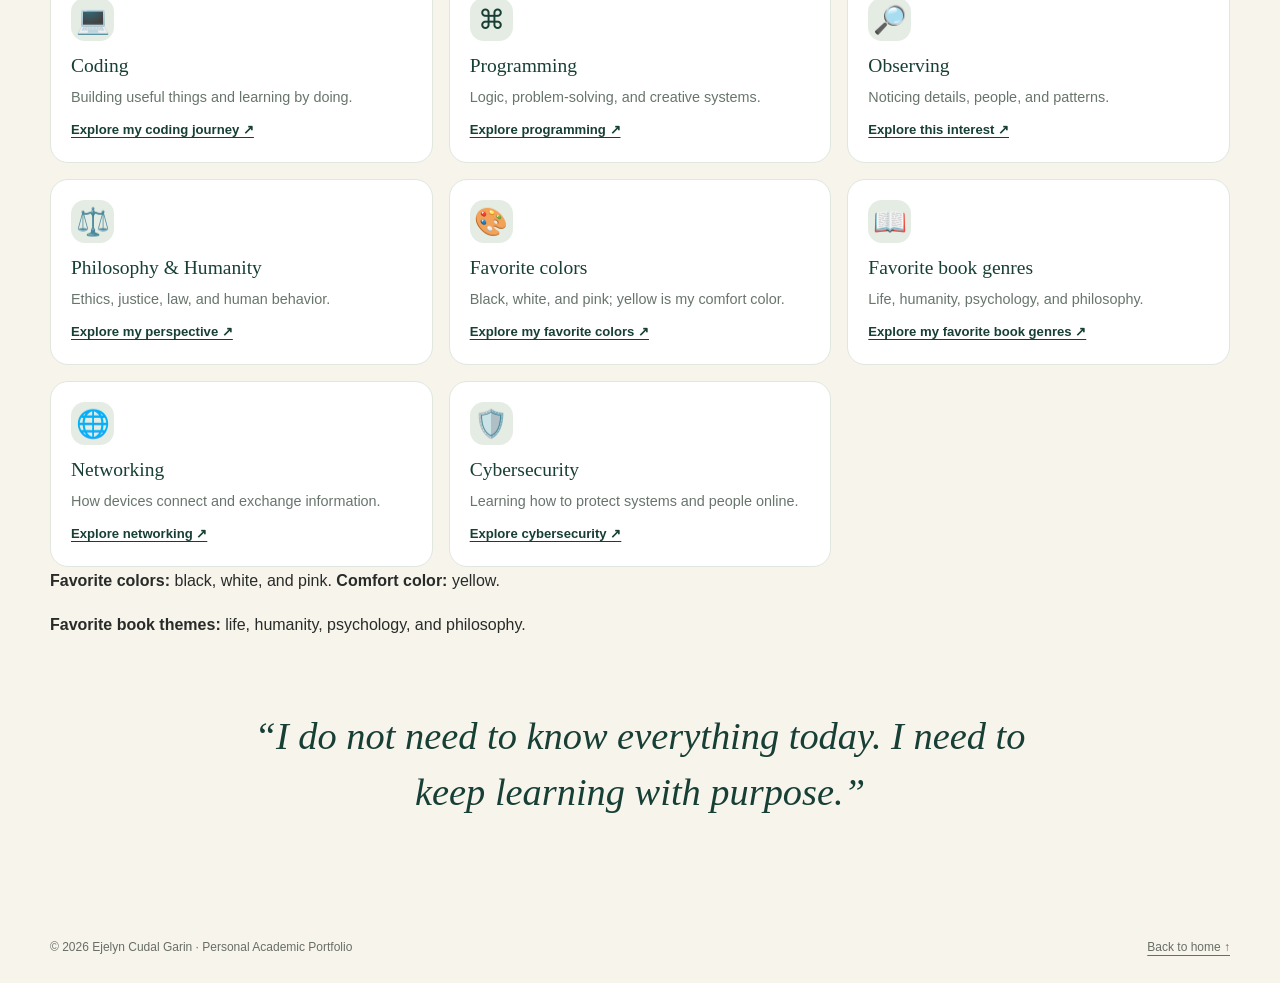
==== commit 95ade037: "Fix personal interests gallery" ====
--- a/personal.html
+++ b/personal.html
@@ -17,29 +17,21 @@
 </div></section>
 <section class="section searchable personal-details"><p class="eyebrow">PERSONAL DETAILS</p><h2>The little details<br><em>that make me, me.</em></h2><div class="detail-grid"><article class="detail-card"><span class="detail-label">Full name</span><p>Ejelyn C. Garin</p></article><article class="detail-card"><span class="detail-label">Age</span><p>19</p></article><article class="detail-card"><span class="detail-label">Birthday</span><p>March 10, 2007</p></article><article class="detail-card"><span class="detail-label">Location</span><p>Pangasinan, Philippines</p></article><article class="detail-card detail-card-wide"><span class="detail-label">Email</span><p><a href="mailto:ejelyngarin.uc@gmail.com">ejelyngarin.uc@gmail.com</a></p></article></div></section>
 <section class="section paper-section searchable"><div class="personality-layout"><div><p class="eyebrow">PERSONALITY & PERSPECTIVE</p><h2>INFJ<br><em>The Advocate.</em></h2><p class="lead">I am an introspective, empathetic, and purpose-driven individual who values integrity, compassion, and personal growth.</p></div><div class="personality-copy"><p>I enjoy understanding different perspectives, reflecting deeply on ideas, and finding meaningful ways to contribute to society. I am committed to continuous learning, responsible decision-making, and using my knowledge and skills to make a positive impact on others.</p><p>I see personality as a way to reflect on my preferences, not a limit on who I can become. I remain open to learning, changing, and discovering new strengths through experience.</p></div></div></section>
-<section class="section searchable"><p class="eyebrow">PERSONAL INTERESTS</p><h2>What draws<br><em>my curiosity.</em></h2><div class="interest-grid">
-<a class="interest-card" href="https://substack.com/@jenpreferstoyou/posts" target="_blank" rel="noopener noreferrer" aria-label="Read my writing on Substack"><div class="interest-icon" aria-hidden="true"><svg viewBox="0 0 24 24"><path d="M4 20h16M6 16l9-9 3 3-9 9H6zM14 8l2-2 3 3-2 2"/></svg></div><h3>Writing</h3><p>Putting thoughts, feelings, and ideas into words.</p></a>
-<button class="interest-card" type="button" data-modal="reading"><div class="interest-icon" aria-hidden="true"><svg viewBox="0 0 24 24"><path d="M3 5.5c3.5-1.4 6.5-.7 9 1.5v13c-2.5-2.2-5.5-2.9-9-1.5zM21 5.5c-3.5-1.4-6.5-.7-9 1.5v13c2.5-2.2 5.5-2.9 9-1.5z"/></svg></div><h3>Reading</h3><p>Exploring stories, perspectives, and ideas beyond my own experience.</p></button>
-<button class="interest-card" type="button" data-modal="watching"><div class="interest-icon" aria-hidden="true"><svg viewBox="0 0 24 24"><rect x="3" y="5" width="18" height="14" rx="2"/><path d="m10 9 5 3-5 3z"/></svg></div><h3>Watching</h3><p>Enjoying visual stories and noticing the details that make them meaningful.</p></button>
-<button class="interest-card" type="button" data-modal="coding"><div class="interest-icon" aria-hidden="true"><svg viewBox="0 0 24 24"><path d="m8 6-5 6 5 6M16 6l5 6-5 6M14 4l-4 16"/></svg></div><h3>Coding & programming</h3><p>Practicing logic, solving problems, and learning how ideas become working programs.</p></button>
-<button class="interest-card" type="button" data-modal="observing"><div class="interest-icon" aria-hidden="true"><svg viewBox="0 0 24 24"><circle cx="10.5" cy="10.5" r="6.5"/><path d="m16 16 5 5M8 10.5h5M10.5 8v5"/></svg></div><h3>Observing</h3><p>Paying attention to details, patterns, behavior, and different points of view.</p></button>
-<button class="interest-card" type="button" data-modal="philosophy"><div class="interest-icon" aria-hidden="true"><svg viewBox="0 0 24 24"><path d="M12 3 20 7v5c0 5-3.5 7.5-8 9-4.5-1.5-8-4-8-9V7zM8 12l2.5 2.5L16 9"/></svg></div><h3>Philosophy, law & humanity</h3><p>Thinking about ethics, justice, human behavior, and how our choices affect others.</p></button>
-<button class="interest-card" type="button" data-modal="favorite-colors"><div class="interest-icon color-icon" aria-hidden="true"><span>●</span><span>●</span><span>●</span></div><h3>Favorite colors</h3><div class="color-swatches"><span class="swatch swatch-black" title="Black"></span><span class="swatch swatch-white" title="White"></span><span class="swatch swatch-pink" title="Pink"></span></div><p>Black, white, and pink.</p><h4>Comfort color</h4><div class="comfort-color"><span class="swatch swatch-yellow" title="Yellow"></span><span>Yellow</span></div></button>
-<button class="interest-card" type="button" data-modal="favorite-genres"><div class="interest-icon" aria-hidden="true"><svg viewBox="0 0 24 24"><path d="M4 4.5h6a3 3 0 0 1 3 3V20a3 3 0 0 0-3-3H4zM20 4.5h-4a3 3 0 0 0-3 3V20a3 3 0 0 1 3-3h4z"/></svg></div><h3>Favorite book genres</h3><p>Books about life, humanity, psychology, and philosophy.</p></button>
-</div></section>
 <section class="section paper-section searchable"><p class="eyebrow">02 · MY STORY SO FAR</p><h2>Past, present,<br><em>and what comes next.</em></h2><div class="timeline"><article class="timeline-item"><span class="timeline-date">THE PAST · FOUNDATION</span><div><h3>Learning to keep going</h3><p>My school years included academic recognition, student leadership, scouting, performance activities, and opportunities to work with others. These experiences helped me practice responsibility, cooperation, preparation, and perseverance.</p></div></article><article class="timeline-item"><span class="timeline-date">THE PRESENT · UC BAGUIO</span><div><h3>Building an IT foundation</h3><p>After studying Civil Engineering during my first year of college at PHINMA–University of Pangasinan in 2025–2026, I chose to move toward Information Technology. I am now continuing my studies at the University of the Cordilleras, focusing on Networking and Security.</p></div></article><article class="timeline-item"><span class="timeline-date">THE FUTURE · DIRECTION</span><div><h3>Protecting people through technology</h3><p>My long-term direction is connected to information security and justice. I am interested in roles such as Cybersecurity Analyst, Security Operations Center (SOC) Analyst, and Security Engineer, while keeping an eventual interest in cybercrime prosecution. I know these paths require continued study, practical experience, ethical judgment, and patience.</p></div></article></div></section>
 <section class="section searchable"><p class="eyebrow">03 · INTERESTS & DEVELOPING SKILLS</p><h2>Curiosity into<br><em>capability.</em></h2><p class="section-desc">These are areas I am interested in or actively developing. I present them as learning goals—not as claims of professional mastery.</p><div class="future-grid"><article class="future-card"><span class="future-index">01</span><h3>Networking</h3><p>Learning how devices, networks, and services connect, communicate, and exchange information.</p></article><article class="future-card"><span class="future-index">02</span><h3>Cybersecurity</h3><p>Exploring digital threats, safe practices, risk awareness, and ways to help protect systems and users.</p></article><article class="future-card"><span class="future-index">03</span><h3>Programming & Web</h3><p>Practicing coding fundamentals and building websites to strengthen logic, troubleshooting, and design thinking.</p></article><article class="future-card"><span class="future-index">04</span><h3>Research & Analysis</h3><p>Gathering information, asking questions, comparing evidence, and working toward reasoned conclusions.</p></article><article class="future-card"><span class="future-index">05</span><h3>Communication</h3><p>Using writing, reading, and reflection to express ideas clearly and understand different perspectives.</p></article><article class="future-card"><span class="future-index">06</span><h3>Responsible Technology</h3><p>Keeping privacy, fairness, accountability, and the human impact of technology in mind.</p></article></div></section>
 <section class="section paper-section searchable"><p class="eyebrow">04 · VALUES & WORKING STYLE</p><h2>The values I want<br><em>to carry forward.</em></h2><div class="value-grid"><article><h3>Curiosity</h3><p>I want to understand how and why things work, not simply memorize the answer.</p></article><article><h3>Perseverance</h3><p>I believe progress can come from consistent effort, honest reflection, and trying again after a difficult lesson.</p></article><article><h3>Empathy</h3><p>Technology affects real people. I want my decisions and future work to consider their needs, safety, and dignity.</p></article><article><h3>Integrity</h3><p>In security-related work especially, trust, privacy, and responsible use of knowledge matter.</p></article><article><h3>Growth mindset</h3><p>I am willing to be a beginner, ask for help, and improve through practice and feedback.</p></article><article><h3>Service</h3><p>I hope to use what I learn in ways that are useful beyond my own achievements.</p></article></div></section>
-<section class="section searchable"><p class="eyebrow">05 · CAREER ROADMAP</p><h2>A direction, not<br><em>a finished map.</em></h2><div class="timeline"><article class="timeline-item"><span class="timeline-date">NOW</span><div><h3>Strengthen the fundamentals</h3><p>Build a strong foundation in programming, networking, operating systems, databases, and information security through coursework and small projects.</p></div></article><article class="timeline-item"><span class="timeline-date">NEXT</span><div><h3>Practice and document</h3><p>Create beginner-friendly projects, maintain clear notes, learn safe and ethical lab practices, and document what each project teaches me.</p></div></article><article class="timeline-item"><span class="timeline-date">IN THE FUTURE</span><div><h3>Grow into security work</h3><p>Work toward relevant training and entry-level opportunities in cybersecurity, such as SOC or security analysis, while exploring the legal and investigative side of cybercrime.</p></div></article></div><blockquote class="closing-quote">“I do not need to know everything today. I need to keep learning with purpose.”</blockquote></section><section class="section searchable" id="interests"><p class="eyebrow">HOBBIES & INTELLECTUAL CURIOSITY</p><h2>Things I love to<br><em>explore.</em></h2><p class="lead">Choose a card to explore a little more about my interests.</p><div class="interest-grid">
+<section class="section searchable"><p class="eyebrow">05 · CAREER ROADMAP</p><h2>A direction, not<br><em>a finished map.</em></h2><div class="timeline"><article class="timeline-item"><span class="timeline-date">NOW</span><div><h3>Strengthen the fundamentals</h3><p>Build a strong foundation in programming, networking, operating systems, databases, and information security through coursework and small projects.</p></div></article><article class="timeline-item"><span class="timeline-date">NEXT</span><div><h3>Practice and document</h3><p>Create beginner-friendly projects, maintain clear notes, learn safe and ethical lab practices, and document what each project teaches me.</p></div></article><article class="timeline-item"><span class="timeline-date">IN THE FUTURE</span><div><h3>Grow into security work</h3><p>Work toward relevant training and entry-level opportunities in cybersecurity, such as SOC or security analysis, while exploring the legal and investigative side of cybercrime.</p></div></article></div></section><section class="section searchable" id="interests"><p class="eyebrow">HOBBIES & INTELLECTUAL CURIOSITY</p><h2>Things I love to<br><em>explore.</em></h2><p class="lead">Choose a card to explore a little more about my interests.</p><div class="interest-grid">
 <a class="interest-card" href="https://substack.com/@jenpreferstoyou/posts" target="_blank" rel="noopener noreferrer" aria-label="Open my Substack articles"><span class="interest-icon" aria-hidden="true">✍</span><h3>Writing</h3><p>Personal reflections, stories, and ideas. <span class="interest-action">Read my articles ↗</span></p></a>
-<button class="interest-card" data-modal="reading"><span class="interest-icon">📚</span><h3>Reading</h3><p>Life, psychology, humanity, and philosophy.</p></button>
-<button class="interest-card" data-modal="watching"><span class="interest-icon">🎬</span><h3>Watching</h3><p>Stories and ideas that offer new perspectives.</p></button>
-<button class="interest-card" data-modal="coding"><span class="interest-icon">💻</span><h3>Coding</h3><p>Building useful things and learning by doing.</p></button>
-<button class="interest-card" data-modal="programming"><span class="interest-icon">⌘</span><h3>Programming</h3><p>Logic, problem-solving, and creative systems.</p></button>
-<button class="interest-card" data-modal="observing"><span class="interest-icon">🔎</span><h3>Observing</h3><p>Noticing details, people, and patterns.</p></button>
-<button class="interest-card" data-modal="philosophy"><span class="interest-icon">⚖️</span><h3>Philosophy & Humanity</h3><p>Ethics, justice, law, and human behavior.</p></button>
-<button class="interest-card" data-modal="networking"><span class="interest-icon">🌐</span><h3>Networking</h3><p>How devices connect and exchange information.</p></button>
-<button class="interest-card" data-modal="cybersecurity"><span class="interest-icon">🛡️</span><h3>Cybersecurity</h3><p>Learning how to protect systems and people online.</p></button>
-</div><div class="color-note"><p><strong>Favorite colors:</strong> black, white, and pink. <strong>Comfort color:</strong> yellow.</p><p><strong>Favorite book themes:</strong> life, humanity, psychology, and philosophy.</p></div></section>
+<button class="interest-card" data-modal="reading"><span class="interest-icon">📚</span><h3>Reading</h3><p>Life, psychology, humanity, and philosophy.</p><span class="interest-action">Explore my reading interests ↗</span></button>
+<button class="interest-card" data-modal="watching"><span class="interest-icon">🎬</span><h3>Watching</h3><p>Stories and ideas that offer new perspectives.</p><span class="interest-action">Explore what I watch ↗</span></button>
+<button class="interest-card" data-modal="coding"><span class="interest-icon">💻</span><h3>Coding</h3><p>Building useful things and learning by doing.</p><span class="interest-action">Explore my coding journey ↗</span></button>
+<button class="interest-card" data-modal="programming"><span class="interest-icon">⌘</span><h3>Programming</h3><p>Logic, problem-solving, and creative systems.</p><span class="interest-action">Explore programming ↗</span></button>
+<button class="interest-card" data-modal="observing"><span class="interest-icon">🔎</span><h3>Observing</h3><p>Noticing details, people, and patterns.</p><span class="interest-action">Explore this interest ↗</span></button>
+<button class="interest-card" data-modal="philosophy"><span class="interest-icon">⚖️</span><h3>Philosophy & Humanity</h3><p>Ethics, justice, law, and human behavior.</p><span class="interest-action">Explore my perspective ↗</span></button>
+<button class="interest-card" type="button" data-modal="favorite-colors"><span class="interest-icon">🎨</span><h3>Favorite colors</h3><p>Black, white, and pink; yellow is my comfort color.</p><span class="interest-action">Explore my favorite colors ↗</span></button>
+<button class="interest-card" type="button" data-modal="favorite-genres"><span class="interest-icon">📖</span><h3>Favorite book genres</h3><p>Life, humanity, psychology, and philosophy.</p><span class="interest-action">Explore my favorite book genres ↗</span></button>
+<button class="interest-card" data-modal="networking"><span class="interest-icon">🌐</span><h3>Networking</h3><p>How devices connect and exchange information.</p><span class="interest-action">Explore networking ↗</span></button>
+<button class="interest-card" data-modal="cybersecurity"><span class="interest-icon">🛡️</span><h3>Cybersecurity</h3><p>Learning how to protect systems and people online.</p><span class="interest-action">Explore cybersecurity ↗</span></button>
+</div><div class="color-note"><p><strong>Favorite colors:</strong> black, white, and pink. <strong>Comfort color:</strong> yellow.</p><p><strong>Favorite book themes:</strong> life, humanity, psychology, and philosophy.</p></div><blockquote class="closing-quote">“I do not need to know everything today. I need to keep learning with purpose.”</blockquote></section>
 <div class="portfolio-modal" id="interest-modal" role="dialog" aria-modal="true" aria-labelledby="interest-modal-title"><div class="portfolio-modal-panel"><button class="modal-close" type="button" aria-label="Close dialog">×</button><p class="eyebrow">A LITTLE MORE ABOUT MY INTERESTS</p><h2 id="interest-modal-title">Explore</h2><div id="interest-modal-content"></div></div></div><script src="js/interest-modal.js" defer></script>
 </main><footer class="site-footer"><p>© 2026 Ejelyn Cudal Garin · Personal Academic Portfolio</p><a href="index.html">Back to home ↑</a></footer></body></html>
--- a/css/style.css
+++ b/css/style.css
@@ -0,0 +1,154 @@
+ :root{--ivory:#F7F4EC;--paper:#FFFEFA;--green:#173F35;--green2:#315B4B;--charcoal:#292B28;--muted:#686E65;--line:#DDD9CE;--gold:#B99A64;--serif:"Playfair Display",Georgia,serif;--sans:"DM Sans",Arial,sans-serif;--page:min(1180px,calc(100% - 48px))}
+*{box-sizing:border-box}html{scroll-behavior:smooth;scroll-padding-top:90px}body{margin:0;background:var(--ivory);color:var(--charcoal);font-family:var(--sans);line-height:1.75}a{color:inherit;text-decoration:none}img{max-width:100%;display:block}p{margin-top:0}.skip-link{position:absolute;left:-9999px;top:8px;background:var(--green);color:white;padding:10px 16px;z-index:100}.skip-link:focus{left:8px}
+.site-header{min-height:76px;padding:0 max(24px,calc((100% - 1180px)/2));display:flex;align-items:center;justify-content:space-between;border-bottom:1px solid rgba(23,63,53,.13);background:rgba(247,244,236,.96);position:sticky;top:0;z-index:20;backdrop-filter:blur(12px)}.brand{font-family:var(--serif);font-size:1.8rem;letter-spacing:-.08em;font-weight:700;color:var(--green)}.brand span{color:var(--gold)}.site-nav{display:flex;align-items:center;gap:25px;font-size:.82rem;font-weight:600}.site-nav a{padding:8px 0;border-bottom:1px solid transparent}.site-nav a:hover,.site-nav a.active{color:#8A6D3D;border-color:var(--gold)}.menu-toggle{display:none}
+.section{padding:92px max(24px,calc((100% - 1180px)/2))}.hero{min-height:calc(90svh - 76px);padding-top:75px;padding-bottom:70px;display:grid;grid-template-columns:1.05fr .95fr;gap:60px;align-items:center;position:relative;overflow:hidden}.hero-copy{max-width:640px}.eyebrow{font-size:.69rem;letter-spacing:.16em;font-weight:700;color:var(--green);margin:0 0 18px}.eyebrow-line{display:inline-block;width:30px;height:1px;background:var(--green);vertical-align:middle;margin-right:10px}h1,h2,h3{margin-top:0;font-weight:500;line-height:1.15}h1{font-family:var(--serif);font-size:clamp(3.8rem,7vw,7rem);letter-spacing:-.065em;margin-bottom:25px;color:var(--green)}h1 em,h2 em{font-weight:500;color:#8B744E;font-style:italic}h2{font-family:var(--serif);font-size:clamp(2.5rem,5vw,4.8rem);letter-spacing:-.055em;color:var(--green);margin-bottom:26px}h3{font-family:var(--serif);font-size:1.55rem;color:var(--green);margin-bottom:12px}.hero-intro{font-size:1.08rem;max-width:540px;color:#4D514A}.hero-motto{font-family:var(--serif);font-style:italic;font-size:1.15rem;color:var(--green);margin:28px 0}.hero-actions{display:flex;align-items:center;gap:24px;flex-wrap:wrap}.button{display:inline-flex;align-items:center;gap:16px;padding:13px 18px;font-size:.84rem;font-weight:600;transition:transform .2s,background .2s}.button:hover{transform:translateY(-3px)}.button-dark{background:var(--green);color:white}.button-dark:hover{background:#0E3028}.text-link{font-size:.85rem;font-weight:600;text-decoration:underline;text-underline-offset:5px;text-decoration-color:#B99A64}.hero-art{position:relative;max-width:500px;justify-self:end;width:100%;padding:20px 35px 35px 20px}.portrait-frame{aspect-ratio:4/5;background:#E9E5D9;border:1px solid #D8D2C4;padding:12px;position:relative;box-shadow:18px 18px 0 #E8E2D5}.portrait-frame img{width:100%;height:100%;object-fit:contain;background:#f5f2e9;position:absolute;inset:0;padding:12px}.image-placeholder{display:none;width:100%;height:100%;min-height:180px;align-items:center;justify-content:center;flex-direction:column;text-align:center;gap:12px;color:var(--green);font-size:.86rem;background:linear-gradient(145deg,#EAE5D8,#F6F2E8);padding:18px}.placeholder-mark{font-family:var(--serif);font-size:3rem;font-style:italic;color:#9B855E}.image-placeholder small{font-size:.72rem;color:var(--muted)}.hero-note{position:absolute;bottom:5px;left:-22px;background:var(--green);color:white;padding:18px 20px;display:flex;align-items:center;gap:12px;font-family:var(--serif);font-style:italic;line-height:1.35;box-shadow:0 10px 30px #233b2a20}.note-star{font-size:1.8rem;color:#D9C8A8}.vertical-label{position:absolute;right:4px;top:22px;writing-mode:vertical-rl;font-size:.59rem;letter-spacing:.2em;color:var(--muted)}
+.intro{border-top:1px solid var(--line);background:var(--paper)}.intro-grid{display:grid;grid-template-columns:1fr 1fr;gap:70px}.lead{font-size:1.2rem;line-height:1.7;color:#44483F}.intro-side{max-width:550px;color:#62665E;font-size:.96rem}.highlight-section,.paper-section{background:var(--paper)}.section-heading{max-width:720px;margin-bottom:48px}.section-desc{max-width:620px;color:var(--muted)}.future-grid{display:grid;grid-template-columns:repeat(3,1fr);gap:18px}.future-card{border:1px solid var(--line);padding:28px 25px;min-height:290px;position:relative;background:#FAF8F2}.future-index{font-family:var(--serif);font-size:2.2rem;color:#C4B18D}.future-card .eyebrow{margin:20px 0 12px;font-size:.62rem}.future-card h3{font-size:1.6rem}.future-card p{color:var(--muted);font-size:.9rem}.contact-section{background:var(--green);text-align:center;color:var(--ivory);padding-top:100px;padding-bottom:100px}.contact-section .eyebrow{color:#D9C8A8}.contact-section h2{color:var(--ivory)}.contact-section h2 em{color:#D9C8A8}.contact-copy{max-width:620px;margin:0 auto 30px;color:#E0E7DE}.button-light{background:var(--ivory);color:var(--green)}.site-footer{display:flex;justify-content:space-between;align-items:center;gap:20px;padding:25px max(24px,calc((100% - 1180px)/2));font-size:.75rem;color:var(--muted)}.site-footer p{margin:0}.site-footer>a:last-child{text-decoration:underline;text-underline-offset:4px}
+.page-hero{padding-top:75px;padding-bottom:55px}.page-hero h1{font-size:clamp(3.5rem,6vw,6rem)}.page-hero .hero-intro{max-width:700px}.search-wrap{margin-top:32px;max-width:580px}.search-wrap label{display:block;font-size:.75rem;font-weight:700;letter-spacing:.08em;margin-bottom:8px;color:var(--green)}.search-wrap input{width:100%;border:1px solid #CFCABD;background:var(--paper);padding:14px 16px;font:inherit;outline-color:var(--green)}.search-status{font-size:.76rem;color:var(--muted);margin:8px 0 0}.personal-layout{display:grid;grid-template-columns:1.2fr .8fr;gap:70px;align-items:start}.profile-intro p:not(.eyebrow){color:#555B52}.profile-facts{background:var(--green);color:#F7F4EC;padding:30px}.profile-facts .eyebrow{color:#D9C8A8}.profile-facts dl{margin:0}.profile-facts dl div{padding:13px 0;border-bottom:1px solid #ffffff2c}.profile-facts dt{font-size:.7rem;letter-spacing:.08em;text-transform:uppercase;color:#D9C8A8}.profile-facts dd{margin:3px 0 0;font-size:.92rem}.timeline{border-top:1px solid var(--line);margin:35px 0 0}.timeline-item{display:grid;grid-template-columns:200px 1fr;gap:40px;padding:28px 0;border-bottom:1px solid var(--line)}.timeline-date{font-size:.75rem;color:#8B744E;letter-spacing:.06em;padding-top:5px}.timeline-item h3{font-size:1.6rem;margin-bottom:10px}.timeline-item p{color:var(--muted);max-width:760px;margin-bottom:0}.value-grid{display:grid;grid-template-columns:repeat(3,1fr);gap:14px}.value-grid article{padding:25px;border:1px solid var(--line);background:#FAF8F2}.value-grid p{color:var(--muted);font-size:.9rem;margin-bottom:0}.closing-quote{margin:70px auto 0;max-width:800px;text-align:center;font-family:var(--serif);font-style:italic;font-size:clamp(1.5rem,3vw,2.4rem);line-height:1.45;color:var(--green)}.family-section{background:var(--paper)}.family-grid{display:grid;grid-template-columns:repeat(2,1fr);gap:45px 28px}.family-photo{aspect-ratio:5/3;background:#E9E5D9;position:relative;margin-bottom:22px;overflow:hidden}.family-photo img{position:absolute;inset:0;width:100%;height:100%;object-fit:contain;background:#f5f2e9}.family-photo .image-placeholder{min-height:100%;height:100%}.family-card .eyebrow{margin-bottom:9px;font-size:.62rem}.family-card h3{font-size:1.85rem}.family-card>p:last-child{max-width:500px;color:var(--muted);font-size:.91rem}.privacy-note{margin-top:40px;border-left:2px solid var(--gold);padding-left:16px;color:var(--muted);font-size:.78rem}.achievement-grid{display:grid;grid-template-columns:repeat(3,1fr);gap:16px;margin-top:35px}.achievement-item{border:1px solid var(--line);padding:26px;background:#FAF8F2}.achievement-symbol{font-size:1.4rem;color:var(--gold)}.achievement-item h3{margin-top:15px}.achievement-item p{font-size:.9rem;color:var(--muted);margin-bottom:0}
+.search-hidden{display:none!important}.search-match{outline:1px solid #B99A64;outline-offset:2px}
+@media(max-width:850px){.site-nav{gap:14px}.hero{gap:25px}.personal-layout{gap:35px}.future-card{padding:22px 18px}.achievement-grid{grid-template-columns:repeat(2,1fr)}.value-grid{grid-template-columns:repeat(2,1fr)}}
+@media(max-width:680px){.site-header{min-height:68px;padding:0 18px}.menu-toggle{display:flex;flex-direction:column;gap:5px;background:transparent;border:0;padding:10px}.menu-toggle span{display:block;width:23px;height:1px;background:var(--green)}.site-nav{display:none;position:absolute;top:68px;left:0;right:0;padding:18px;background:var(--ivory);border-bottom:1px solid var(--line);flex-direction:column;align-items:stretch;gap:0}.site-nav.open{display:flex}.site-nav a{padding:12px 6px}.section{padding:65px 18px}.hero{min-height:auto;grid-template-columns:1fr;gap:28px;padding-top:48px;padding-bottom:60px}.hero-copy{order:1}.hero-art{order:0;width:min(78%,350px);justify-self:center;padding:10px 25px 25px 10px}.hero-note{left:-25px;padding:12px;font-size:.85rem}.vertical-label{right:-3px}.hero h1{font-size:clamp(3.5rem,17vw,5.6rem)}.intro-grid,.personal-layout{grid-template-columns:1fr;gap:25px}.page-hero{padding-top:50px}.page-hero h1{font-size:clamp(3.2rem,15vw,5rem)}.future-grid,.family-grid,.value-grid,.achievement-grid{grid-template-columns:1fr}.future-card{min-height:auto}.timeline-item{grid-template-columns:1fr;gap:8px;padding:23px 0}.profile-facts{padding:24px}.site-footer{padding:22px 18px;align-items:flex-start;flex-direction:column}.closing-quote{margin-top:50px}.hero-actions{gap:15px}}
+@media(prefers-reduced-motion:reduce){html{scroll-behavior:auto}*,*:before,*:after{animation-duration:.01ms!important;transition-duration:.01ms!important}}
+
+
+/* Editorial achievements photo gallery */
+.gallery-intro{max-width:680px;color:var(--muted);margin:18px 0 38px;line-height:1.8}
+.editorial-gallery{display:grid;grid-template-columns:repeat(2,minmax(0,1fr));gap:42px 24px;align-items:start}
+.gallery-card{min-width:0}
+.gallery-card-feature{grid-column:span 2;display:grid;grid-template-columns:1.15fr .85fr;gap:28px;align-items:center}
+.gallery-photo{position:relative;aspect-ratio:4/3;overflow:hidden;background:#e9e7dc;border:1px solid var(--line)}
+.photo-placeholder{display:flex;flex-direction:column;align-items:center;justify-content:center;text-align:center;padding:24px;background:linear-gradient(135deg,#edf0e7 0%,#f7f4ec 52%,#dce6dc 100%);color:var(--green)}
+.photo-number{position:absolute;top:15px;left:17px;font-size:.68rem;letter-spacing:.12em;color:#796b53}
+.photo-mark{font-family:var(--serif);font-size:3rem;color:#b99a64;line-height:1;margin-bottom:12px}
+.photo-prompt{max-width:230px;font-size:.8rem;line-height:1.6;color:#62665e}
+.gallery-caption{padding:19px 2px 0}
+.gallery-caption .eyebrow{font-size:.63rem;margin-bottom:9px}
+.gallery-caption h3{font-size:1.65rem;margin:0 0 10px}
+.gallery-caption p:last-child{font-size:.91rem;line-height:1.75;color:var(--muted);margin-bottom:0}
+@media(max-width:680px){.editorial-gallery{grid-template-columns:1fr;gap:30px}.gallery-card-feature{grid-column:auto;display:block}.gallery-photo{aspect-ratio:4/3}.gallery-caption h3{font-size:1.45rem}}
+
+
+/* Personal profile additions */
+.becoming-mantra{display:flex;flex-wrap:wrap;gap:.35rem .7rem;margin:1.4rem 0 0;padding-top:1rem;border-top:1px solid rgba(255,255,255,.28);font-family:'Playfair Display',serif;font-size:clamp(1.05rem,2vw,1.45rem);font-style:italic;line-height:1.55;color:inherit;}
+.becoming-mantra span{display:inline-block;}
+.becoming-mantra span:last-child{font-weight:700;text-decoration:underline;text-decoration-thickness:1px;text-underline-offset:5px;}
+.personal-details h2{margin-bottom:1.5rem;}
+.detail-grid{display:grid;grid-template-columns:repeat(3,minmax(0,1fr));gap:1rem;}
+.detail-card,.detail-panel{padding:1.25rem 1.35rem;border:1px solid var(--line, #d9dfd8);background:rgba(255,255,255,.48);}
+.detail-label{display:block;margin-bottom:.5rem;font-size:.72rem;text-transform:uppercase;letter-spacing:.13em;opacity:.7;}
+.detail-card p,.detail-panel p{margin:0;overflow-wrap:anywhere;}
+.detail-card a{color:inherit;text-decoration-thickness:1px;text-underline-offset:3px;}
+.detail-card-wide{grid-column:span 2;}
+.personality-layout{display:grid;grid-template-columns:1fr 1fr;gap:clamp(2rem,6vw,6rem);align-items:start;}
+.personality-copy{padding-top:2.4rem;}
+.personality-copy p{max-width:62ch;}
+.detail-columns{display:grid;grid-template-columns:repeat(2,minmax(0,1fr));gap:1rem;margin-top:1.5rem;}
+.detail-panel h3{margin:0 0 .65rem;font-family:'Playfair Display',serif;font-size:1.3rem;font-weight:500;}
+.detail-panel .sub-detail-heading{margin-top:1.3rem;}
+@media(max-width:700px){.detail-grid{grid-template-columns:repeat(2,minmax(0,1fr));}.detail-card-wide{grid-column:span 2;}.personality-layout{grid-template-columns:1fr;gap:1rem;}.personality-copy{padding-top:0;}.detail-columns{grid-template-columns:1fr;}.becoming-mantra{gap:.2rem .55rem;}}
+
+.gallery-photo{position:relative;overflow:hidden;}
+.gallery-image{display:block;width:100%;height:100%;object-fit:cover;}
+.gallery-photo.has-image .photo-number,.gallery-photo.has-image .photo-mark,.gallery-photo.has-image .photo-prompt{display:none;}
+
+
+/* Personal interests: editorial icon cards */
+.interest-grid{display:grid;grid-template-columns:repeat(4,minmax(0,1fr));gap:1rem;margin-top:1.6rem}
+.interest-card{min-width:0;padding:1.35rem;border:1px solid var(--line,#d9dfd8);background:linear-gradient(145deg,rgba(255,255,255,.72),rgba(247,245,239,.9));transition:transform .2s ease,border-color .2s ease,box-shadow .2s ease}
+.interest-card:hover{transform:translateY(-3px);border-color:var(--gold,#b99a64);box-shadow:0 12px 28px rgba(23,63,53,.07)}
+.interest-icon{width:43px;height:43px;display:flex;align-items:center;justify-content:center;margin-bottom:1rem;border-radius:14px;background:#e4ece4;color:var(--green,#173f35)}
+.interest-icon svg{width:23px;height:23px;fill:none;stroke:currentColor;stroke-width:1.6;stroke-linecap:round;stroke-linejoin:round}
+.interest-card h3{margin:0 0 .55rem;font-family:'Playfair Display',serif;font-size:1.22rem;font-weight:500;line-height:1.25}
+.interest-card p{margin:0;color:var(--muted,#62665e);font-size:.88rem;line-height:1.7}
+.interest-card h4{margin:1rem 0 .45rem;font-size:.76rem;text-transform:uppercase;letter-spacing:.1em;font-weight:600}
+.color-icon{flex-direction:row;gap:4px;font-size:1.25rem}
+.color-icon span:nth-child(1){color:#222}.color-icon span:nth-child(2){color:#fff;text-shadow:0 0 0 #777,0 0 2px #777}.color-icon span:nth-child(3){color:#e8a6bd}
+.color-swatches,.comfort-color{display:flex;align-items:center;gap:.5rem;margin:.55rem 0 .7rem}
+.swatch{display:inline-block;width:19px;height:19px;border-radius:50%;border:1px solid rgba(0,0,0,.14)}
+.swatch-black{background:#222}.swatch-white{background:#fff}.swatch-pink{background:#e8a6bd}.swatch-yellow{background:#f0d66e}
+.comfort-color{font-size:.88rem;color:var(--muted,#62665e)}
+@media(max-width:1000px){.interest-grid{grid-template-columns:repeat(3,minmax(0,1fr))}}
+@media(max-width:700px){.interest-grid{grid-template-columns:repeat(2,minmax(0,1fr))}.family-grid{grid-template-columns:1fr;gap:35px}}
+@media(max-width:420px){.interest-grid{grid-template-columns:1fr}}
+
+/* Preserve each original photograph's aspect ratio without cropping */
+.family-grid{grid-template-columns:repeat(2,minmax(0,1fr));align-items:start}
+.family-photo{aspect-ratio:auto;height:auto;overflow:visible;background:transparent}
+.family-photo img{position:static;display:block;width:100%;height:auto;max-height:none;object-fit:contain;object-position:center;background:transparent}
+.family-photo .image-placeholder{display:none!important}
+.gallery-photo{height:auto;min-height:260px;aspect-ratio:auto;overflow:hidden}
+.gallery-photo .gallery-image{position:relative;display:block;width:100%;height:auto;max-height:none;object-fit:contain;object-position:center;background:#f7f5ef}
+.gallery-photo:not(.has-image){min-height:260px;aspect-ratio:4/3}
+@media(max-width:700px){.family-grid{grid-template-columns:1fr}.family-photo img{width:100%;height:auto}.gallery-photo.has-image{min-height:0}}
+
+
+/* Original image proportions are preserved; images are never stretched or cropped. */
+.gallery-photo.has-image{aspect-ratio:auto;height:auto;overflow:visible;background:transparent;display:block;padding:0;}
+.gallery-image{display:block;width:100%;height:auto;max-height:none;object-fit:contain;}
+.family-photo{height:auto;aspect-ratio:auto;overflow:visible;background:transparent;}
+.family-photo img{position:static;display:block;width:100%;height:auto;max-height:none;object-fit:contain;background:transparent;}
+.family-photo .image-placeholder{min-height:0;height:auto;}
+
+
+/* Interactive portfolio additions */
+.school-timeline{display:grid;grid-template-columns:repeat(2,minmax(0,1fr));gap:1rem;margin-top:2rem}.school-card{display:grid;grid-template-columns:88px 1fr;gap:1.1rem;align-items:center;padding:1.25rem;background:#fff;border:1px solid #dfe7df;border-radius:18px;box-shadow:0 8px 24px #173f350a}.school-card img{width:88px;height:auto;max-height:100px;object-fit:contain;display:block}.school-card h3{margin:.2rem 0}.school-card p{margin:.35rem 0;color:#5e6b63;font-size:.93rem}.interest-grid{display:grid;grid-template-columns:repeat(3,minmax(0,1fr));gap:1rem;margin-top:2rem}.interest-card{border:1px solid #dfe7df;background:#fff;border-radius:18px;padding:1.25rem;text-align:left;cursor:pointer;transition:transform .2s,box-shadow .2s;color:#173f35;min-height:175px}.interest-card:hover,.interest-card:focus-visible{transform:translateY(-4px);box-shadow:0 14px 32px #173f3518}.interest-card .interest-icon{font-size:1.7rem;display:block;margin-bottom:.8rem}.interest-card h3{margin:0 0 .4rem}.interest-card p{margin:0;color:#68756c;font-size:.9rem}.family-card{cursor:pointer;transition:transform .2s,box-shadow .2s}.family-card:hover{transform:translateY(-4px);box-shadow:0 14px 30px #173f3514}.family-open{margin-top:.8rem;border:0;background:transparent;text-decoration:underline;text-underline-offset:4px;font:inherit;cursor:pointer;color:#173f35}.family-photo img,.gallery-image{width:100%;height:auto;object-fit:contain;display:block}.family-photo{height:auto!important;overflow:visible!important;background:#f4f2eb}.gallery-photo{height:auto!important;aspect-ratio:auto!important;overflow:hidden}.gallery-image{position:relative!important;inset:auto!important;max-height:560px}.photo-placeholder:not(.has-image){min-height:180px;aspect-ratio:4/3;background:#edf1e9}.portfolio-modal{position:fixed;inset:0;z-index:9999;background:#101a16b8;display:none;align-items:center;justify-content:center;padding:1rem}.portfolio-modal.open{display:flex}.portfolio-modal-panel{position:relative;background:#fbfaf6;color:#173f35;border-radius:20px;max-width:760px;width:min(100%,760px);max-height:88vh;overflow:auto;padding:clamp(1.3rem,4vw,2.5rem);box-shadow:0 25px 90px #0004}.portfolio-modal-panel h2{font-family:'Playfair Display',serif;font-size:clamp(1.7rem,4vw,2.6rem);margin:.2rem 2.4rem 1rem 0}.portfolio-modal-panel p{line-height:1.8}.modal-close{position:sticky;float:right;top:0;border:1px solid #d5dfd5;background:#fff;border-radius:50%;width:42px;height:42px;font-size:1.3rem;cursor:pointer;color:#173f35}.resource-list{display:grid;gap:.7rem;margin-top:1rem}.resource-list a{padding:1rem;border-radius:12px;border:1px solid #dfe7df;background:#fff;color:#173f35;text-decoration:none}.resource-list a:hover{text-decoration:underline}.modal-note{font-size:.9rem;color:#647269;background:#edf2eb;padding:.9rem;border-radius:12px}.achievement-item,.timeline-item{break-inside:avoid}
+@media(max-width:760px){.school-timeline{grid-template-columns:1fr}.interest-grid{grid-template-columns:repeat(2,minmax(0,1fr))}.school-card{grid-template-columns:68px 1fr}.school-card img{width:68px}.portfolio-modal{padding:.5rem}.portfolio-modal-panel{max-height:94vh;border-radius:16px}}
+@media(max-width:420px){.interest-grid{grid-template-columns:1fr}.school-card{padding:1rem}}
+
+/* Interactive interest cards and resource popups */
+.interest-card{cursor:pointer;text-align:left;color:inherit;font:inherit;display:block;width:100%;text-decoration:none;transition:transform .2s,box-shadow .2s,border-color .2s}.interest-card:hover,.interest-card:focus-visible{transform:translateY(-4px);box-shadow:0 12px 28px #173f3517;border-color:var(--gold);outline-color:var(--green)}.interest-card .interest-icon{display:flex;align-items:center;justify-content:center;gap:5px}.interest-card .interest-icon svg{width:30px;height:30px;fill:none;stroke:currentColor;stroke-width:1.6;stroke-linecap:round;stroke-linejoin:round}.interest-action{display:inline-block;margin-top:8px;color:var(--green);font-weight:700;text-decoration:underline;text-underline-offset:3px}.resource-list{display:grid;gap:10px;margin-top:22px}.resource-item{display:flex;flex-direction:column;gap:2px;border:1px solid var(--line);background:#FAF8F2;padding:14px 16px}.resource-item strong{color:var(--green)}.resource-item span{font-size:.88rem;color:var(--muted)}#family-modal-content p{white-space:normal;line-height:1.85}.family-open{cursor:pointer}
+
+
+/* Organized achievements gallery: grouped by category, without photo-count badges. */
+.editorial-gallery{display:block}
+.gallery-category-group{margin:0 0 54px}
+.gallery-category-title{font-family:var(--serif);font-size:1.8rem;font-weight:600;margin:0 0 24px;padding-bottom:12px;border-bottom:1px solid var(--line)}
+.gallery-category-grid{display:grid;grid-template-columns:repeat(2,minmax(0,1fr));gap:38px 24px;align-items:start}
+.gallery-photo .photo-number{display:none!important}
+.gallery-caption h4{font-family:var(--serif);font-size:1.45rem;font-weight:600;margin:0 0 10px}
+@media(max-width:680px){.gallery-category-grid{grid-template-columns:1fr;gap:30px}.gallery-category-title{font-size:1.55rem}}
+
+
+/* Final achievements gallery: compact layout with only real uploaded photographs */
+#editorial-gallery { display: block; }
+#editorial-gallery .gallery-category-group { margin: 0 0 42px; }
+#editorial-gallery .gallery-category-grid {
+  display: grid;
+  grid-template-columns: repeat(2, minmax(0, 1fr));
+  gap: 24px;
+  align-items: start;
+}
+#editorial-gallery .gallery-category-group.single-photo-category .gallery-category-grid {
+  grid-template-columns: minmax(0, 1fr);
+}
+#editorial-gallery .gallery-category-group.single-photo-category .gallery-card {
+  width: 100%;
+  max-width: 620px;
+}
+#editorial-gallery .gallery-card { min-width: 0; margin: 0; }
+#editorial-gallery .gallery-photo {
+  aspect-ratio: auto;
+  height: auto;
+  min-height: 0;
+  padding: 0;
+  display: block;
+  overflow: hidden;
+  background: #f4f1eb;
+}
+#editorial-gallery .gallery-image {
+  display: block;
+  width: 100%;
+  height: auto;
+  max-height: 560px;
+  object-fit: contain;
+  margin: 0 auto;
+}
+#editorial-gallery .gallery-caption { padding: 12px 2px 0; }
+#editorial-gallery .gallery-caption h4 { margin-bottom: 0; }
+@media (max-width: 680px) {
+  #editorial-gallery .gallery-category-grid { grid-template-columns: minmax(0, 1fr); gap: 24px; }
+  #editorial-gallery .gallery-category-group.single-photo-category .gallery-card { max-width: none; }
+}
+
+/* Small underlined prompts on each personal-interest card */
+.interest-card .interest-action{display:block;margin-top:10px;color:var(--green,#173f35);font-size:.82rem;font-weight:700;text-decoration:underline;text-underline-offset:3px}
+.interest-card:focus-visible{outline:2px solid var(--gold,#b99a64);outline-offset:3px}
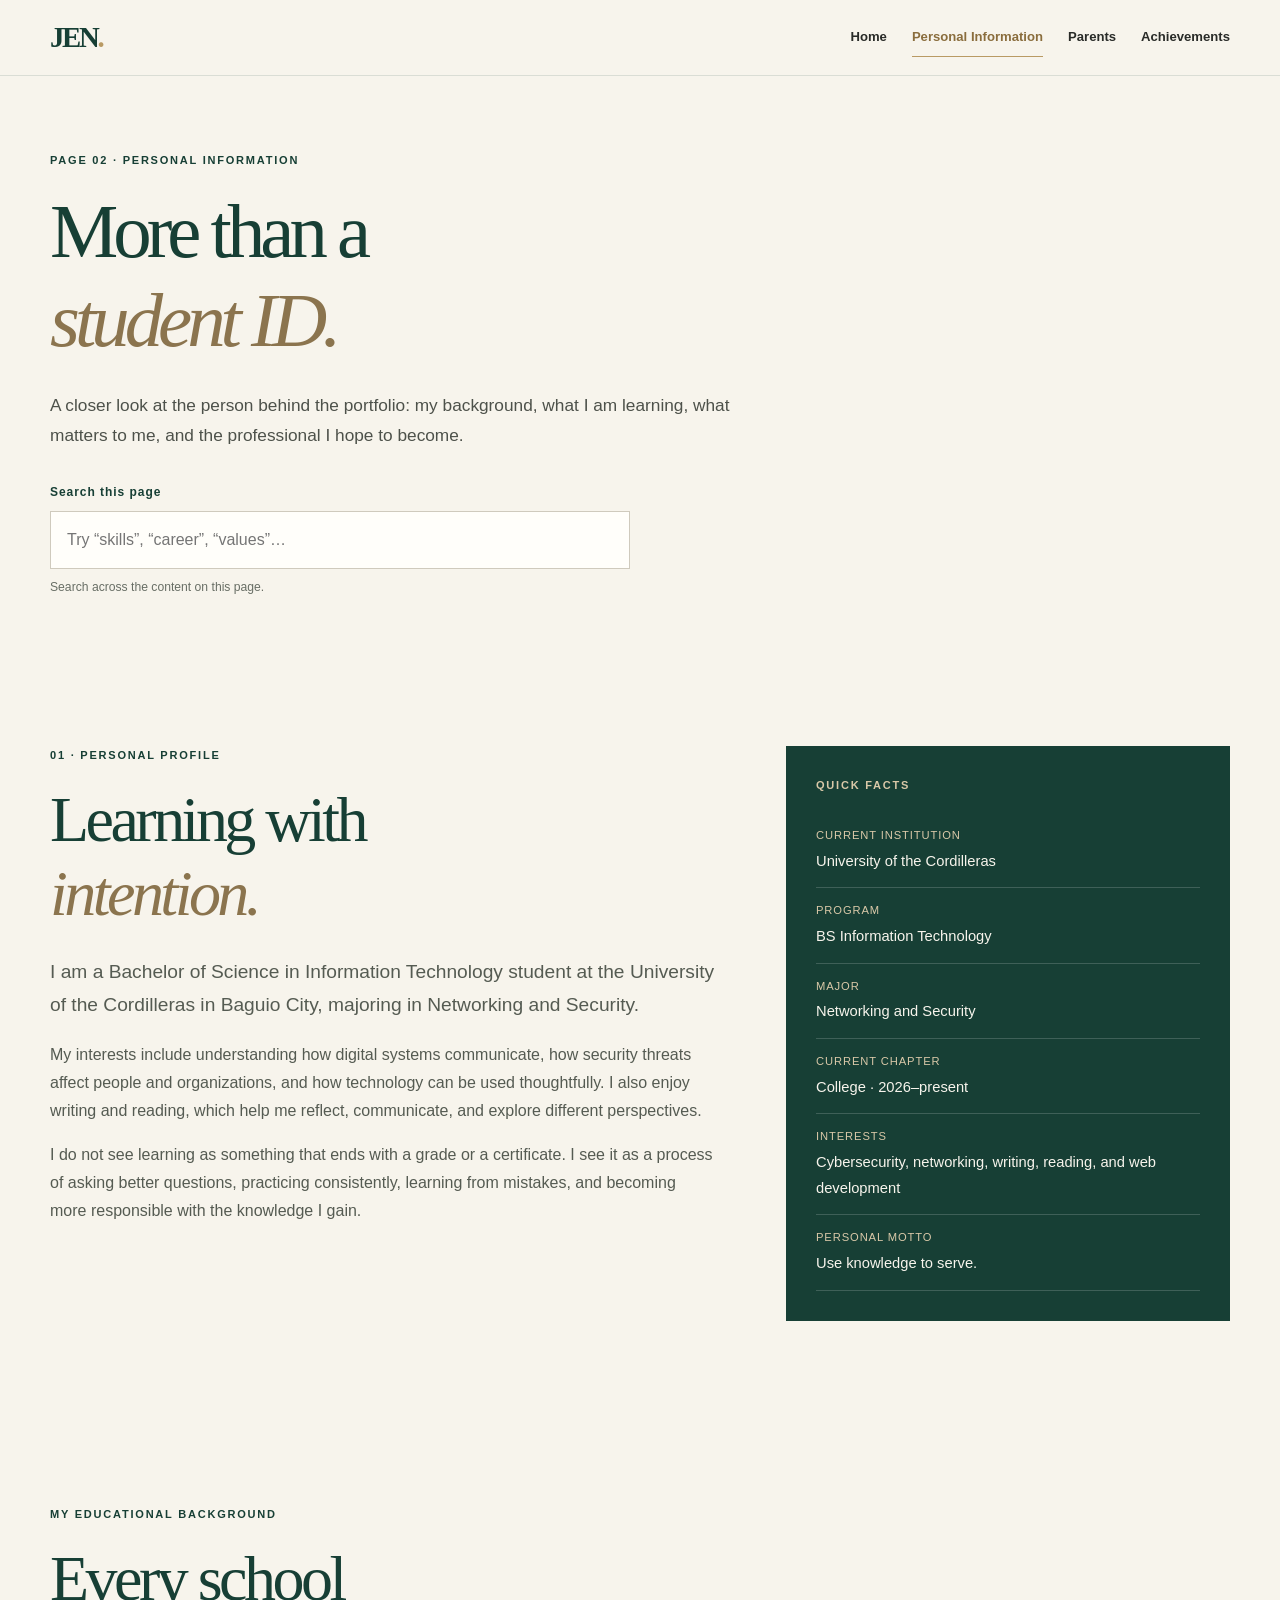
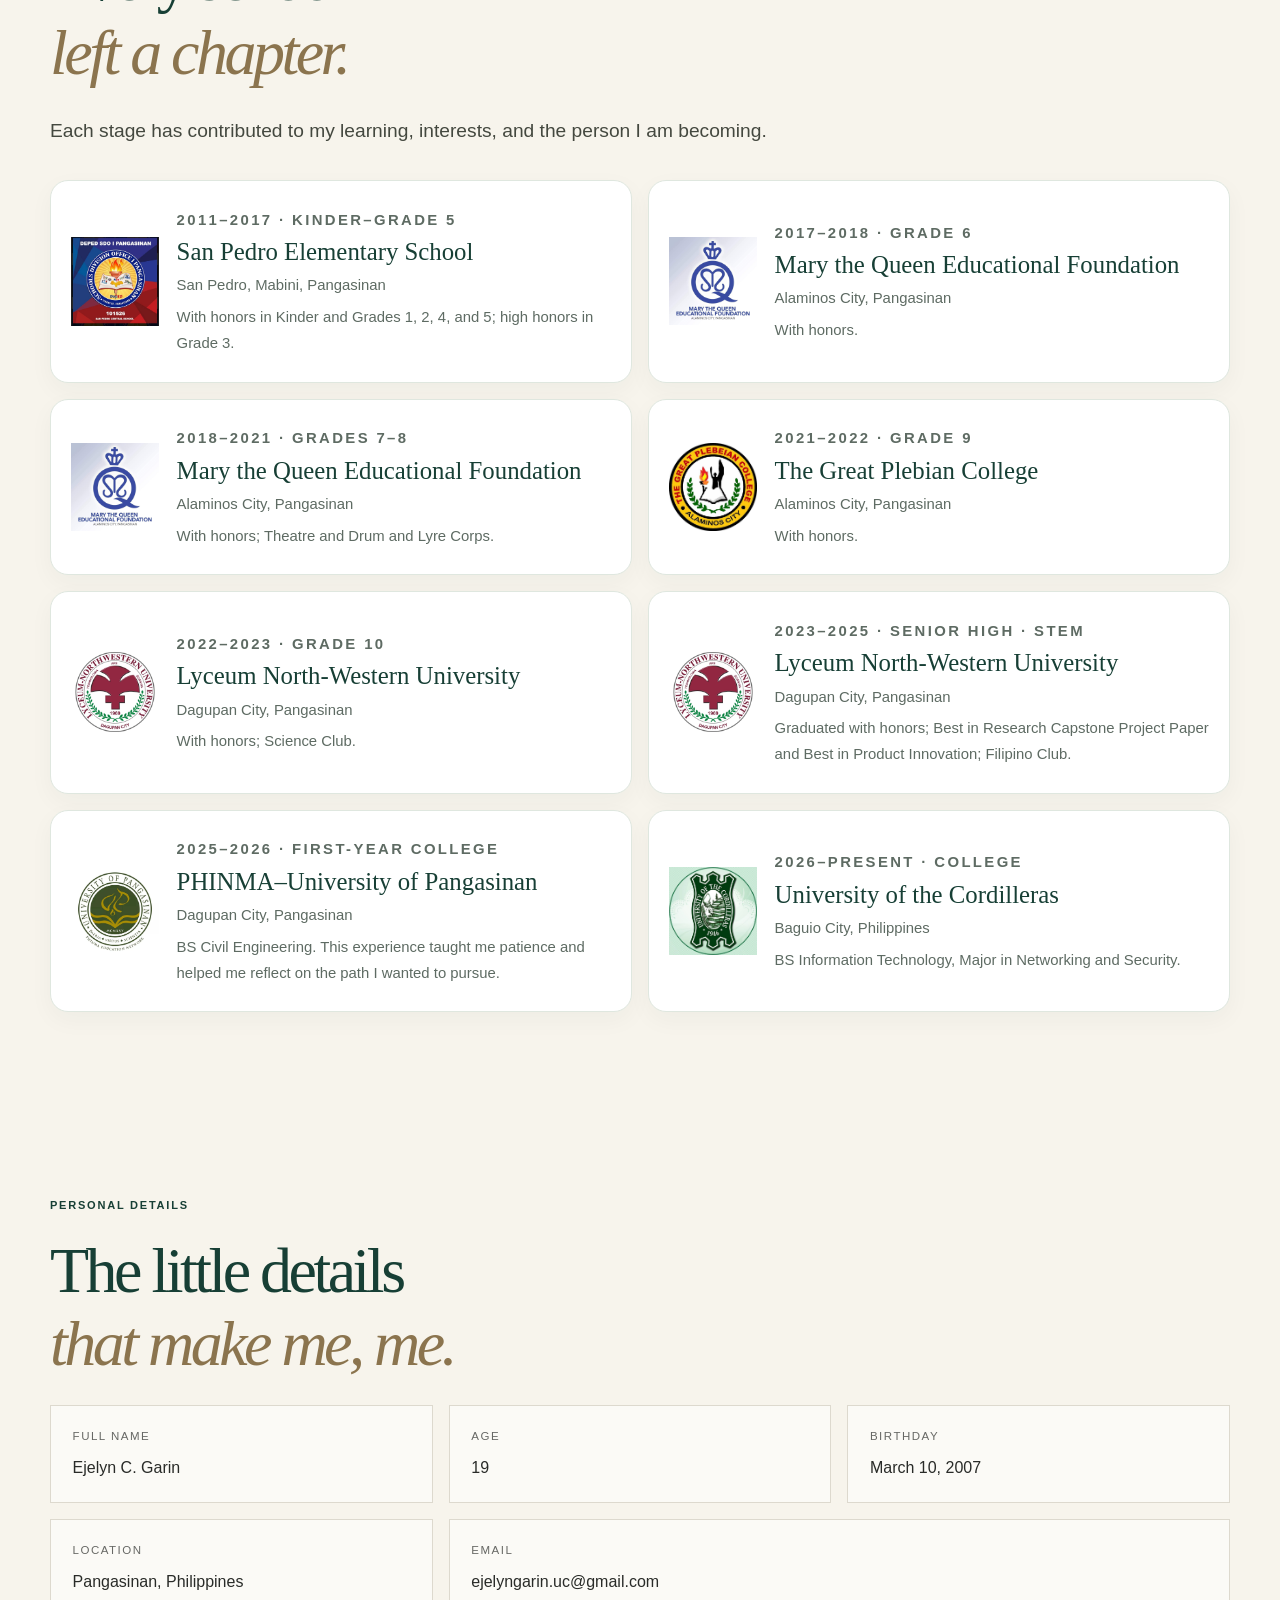
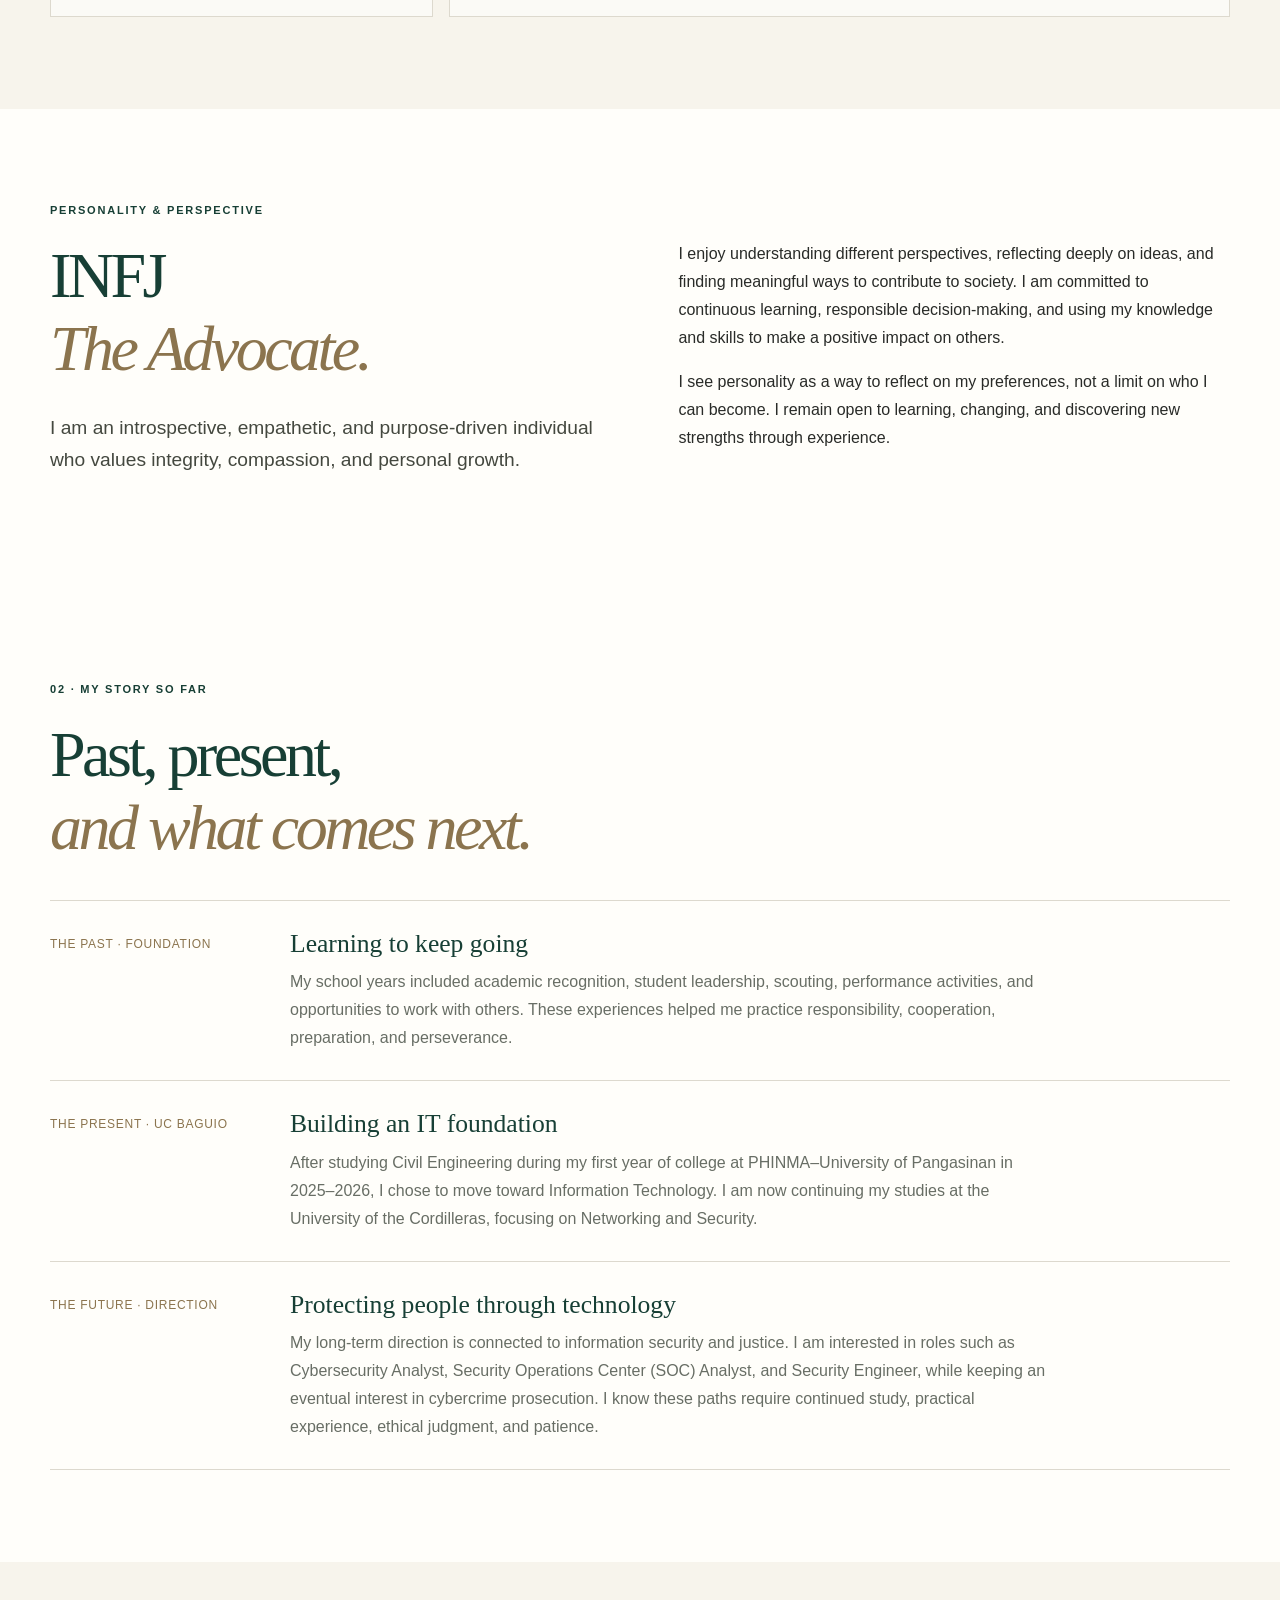
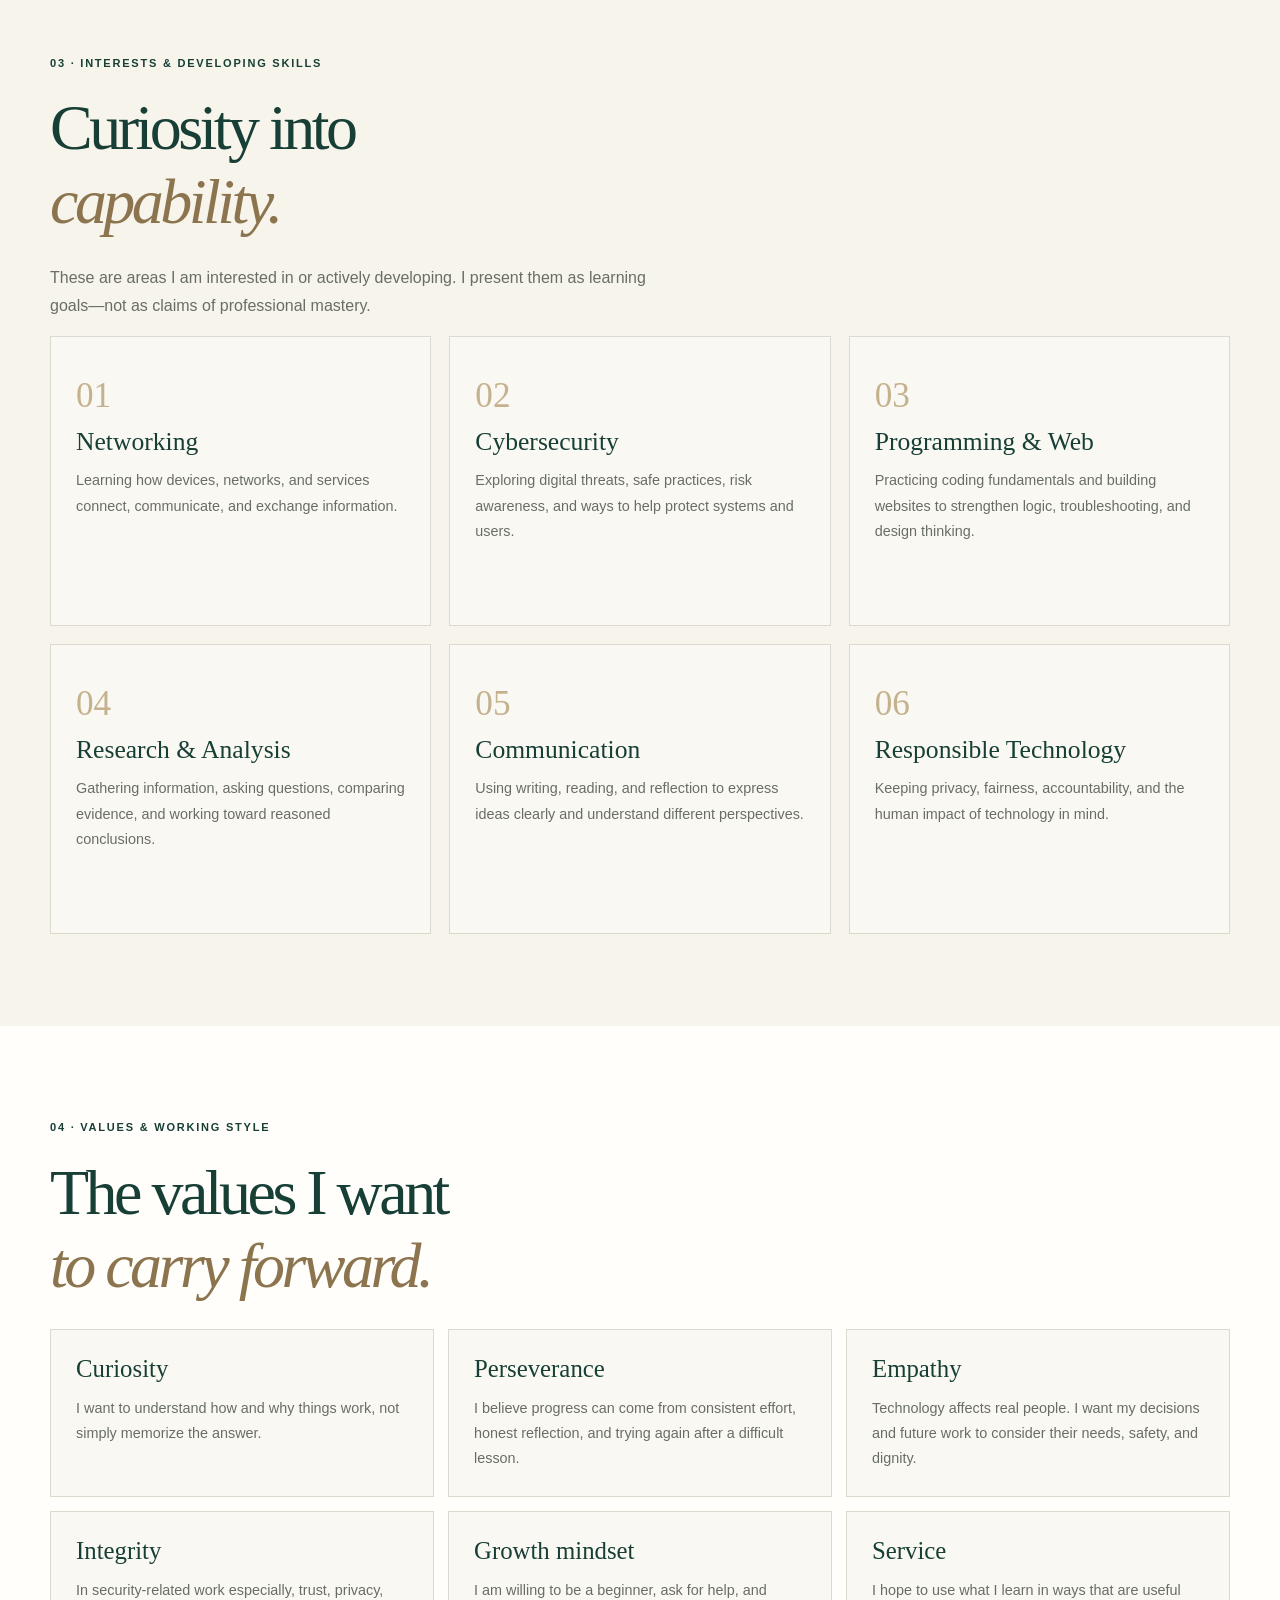
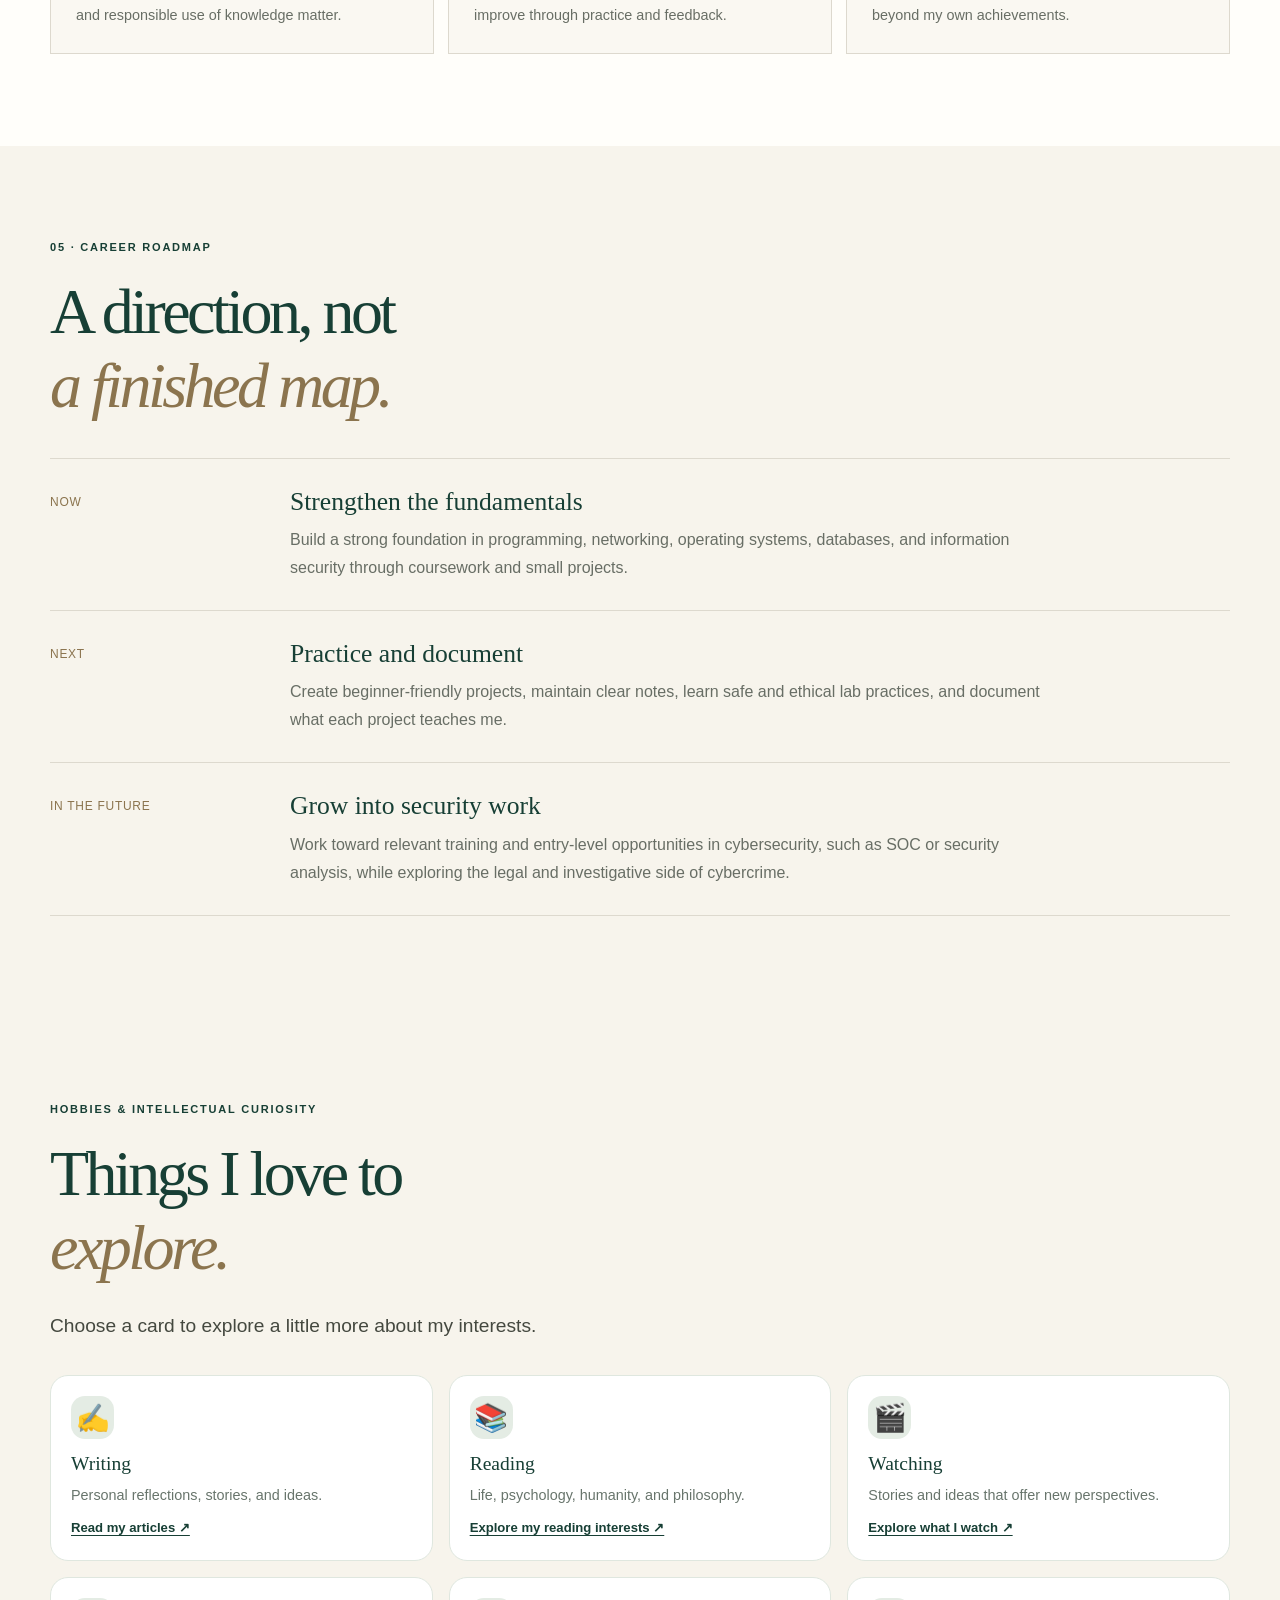
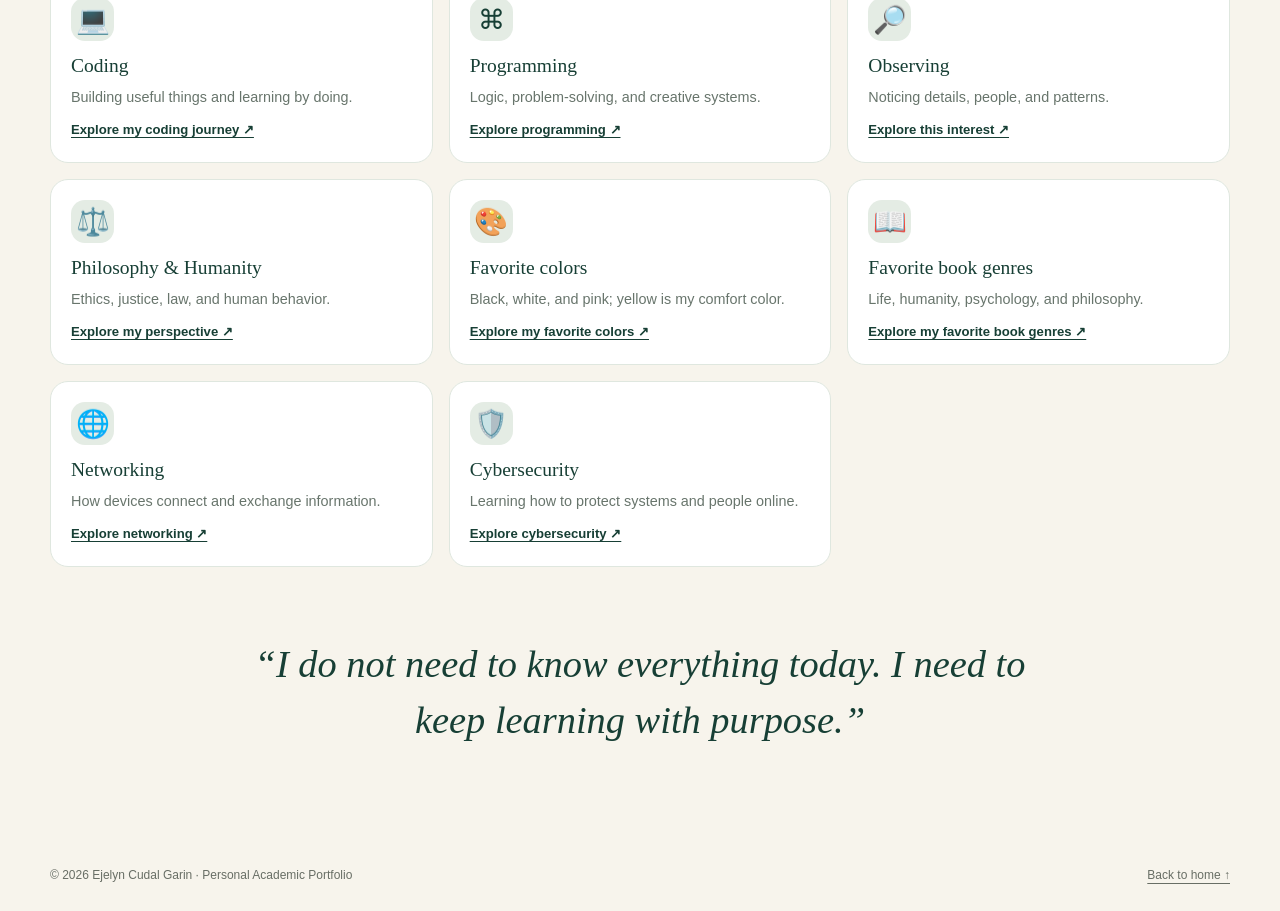
==== commit 0d6d3adb: "Remove duplicate personal interest notes" ====
--- a/personal.html
+++ b/personal.html
@@ -32,6 +32,6 @@
 <button class="interest-card" type="button" data-modal="favorite-genres"><span class="interest-icon">📖</span><h3>Favorite book genres</h3><p>Life, humanity, psychology, and philosophy.</p><span class="interest-action">Explore my favorite book genres ↗</span></button>
 <button class="interest-card" data-modal="networking"><span class="interest-icon">🌐</span><h3>Networking</h3><p>How devices connect and exchange information.</p><span class="interest-action">Explore networking ↗</span></button>
 <button class="interest-card" data-modal="cybersecurity"><span class="interest-icon">🛡️</span><h3>Cybersecurity</h3><p>Learning how to protect systems and people online.</p><span class="interest-action">Explore cybersecurity ↗</span></button>
-</div><div class="color-note"><p><strong>Favorite colors:</strong> black, white, and pink. <strong>Comfort color:</strong> yellow.</p><p><strong>Favorite book themes:</strong> life, humanity, psychology, and philosophy.</p></div><blockquote class="closing-quote">“I do not need to know everything today. I need to keep learning with purpose.”</blockquote></section>
+</div><blockquote class="closing-quote">“I do not need to know everything today. I need to keep learning with purpose.”</blockquote></section>
 <div class="portfolio-modal" id="interest-modal" role="dialog" aria-modal="true" aria-labelledby="interest-modal-title"><div class="portfolio-modal-panel"><button class="modal-close" type="button" aria-label="Close dialog">×</button><p class="eyebrow">A LITTLE MORE ABOUT MY INTERESTS</p><h2 id="interest-modal-title">Explore</h2><div id="interest-modal-content"></div></div></div><script src="js/interest-modal.js" defer></script>
 </main><footer class="site-footer"><p>© 2026 Ejelyn Cudal Garin · Personal Academic Portfolio</p><a href="index.html">Back to home ↑</a></footer></body></html>
